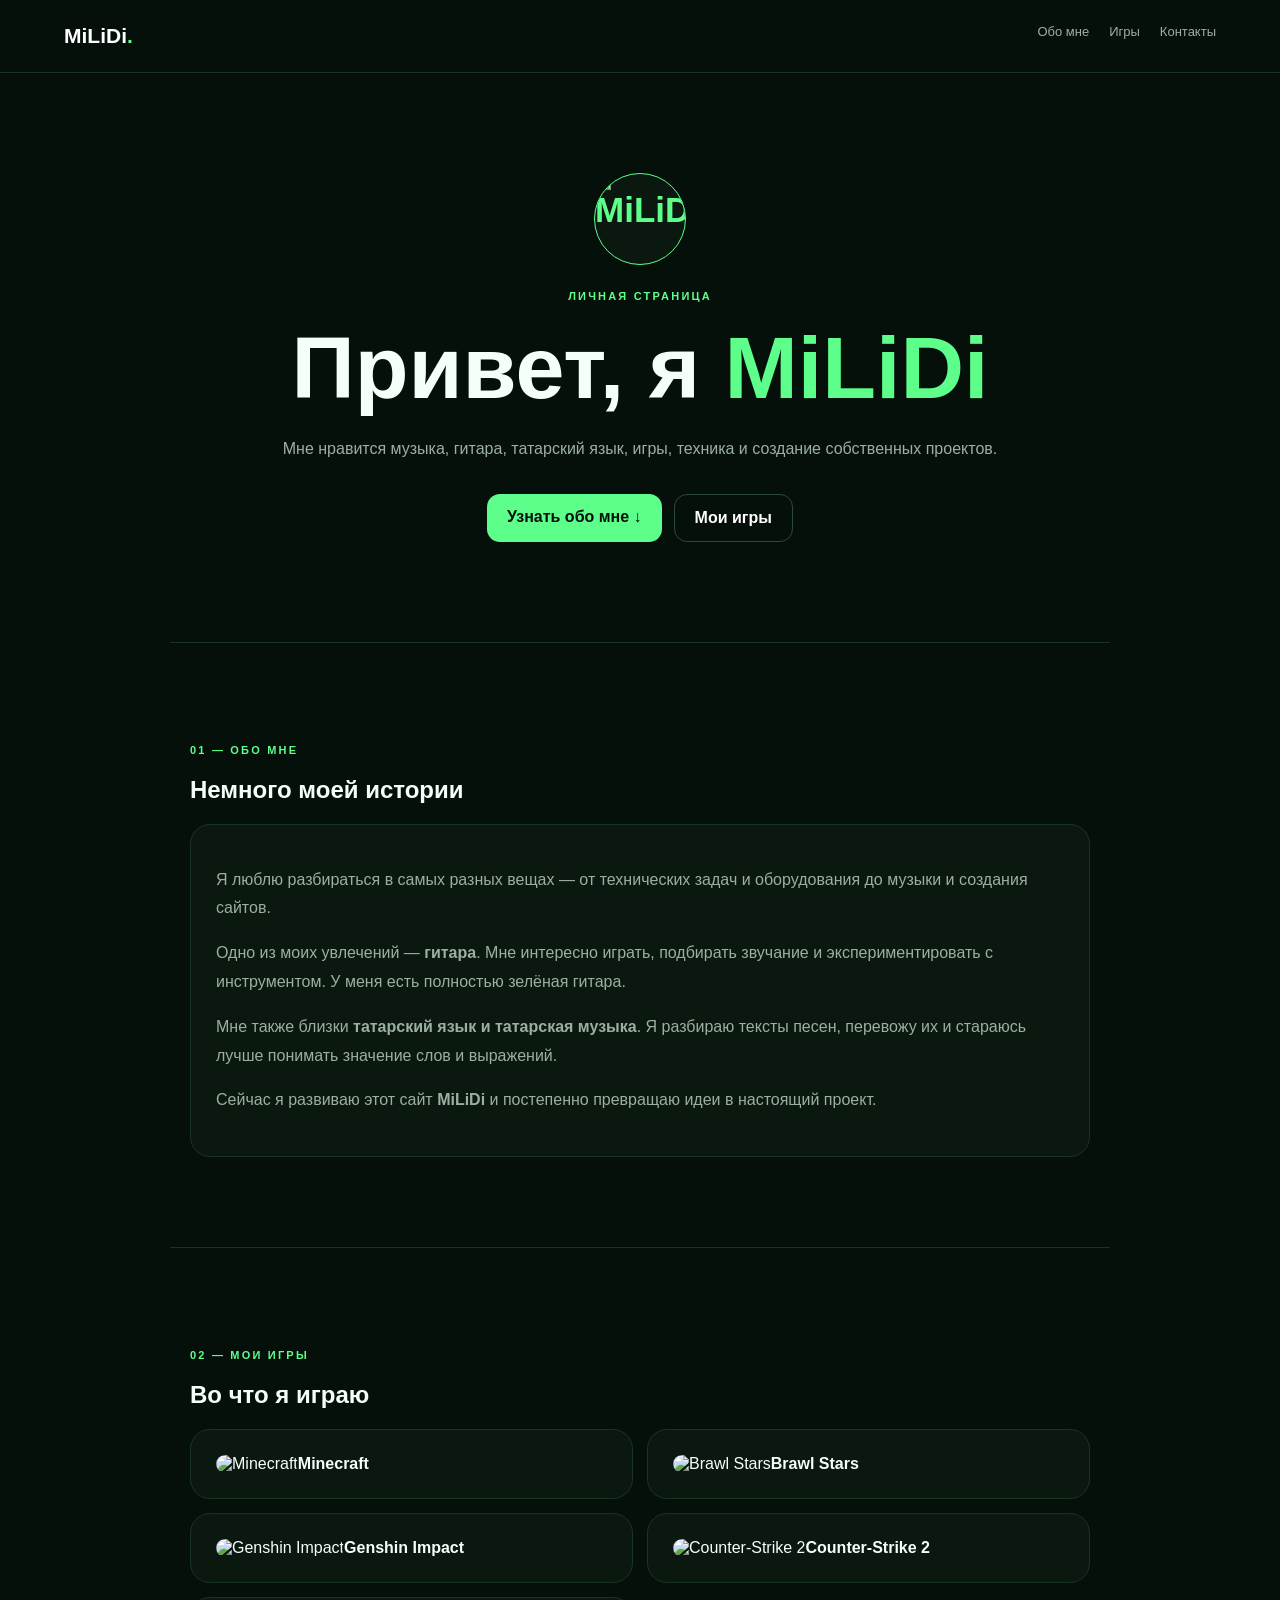
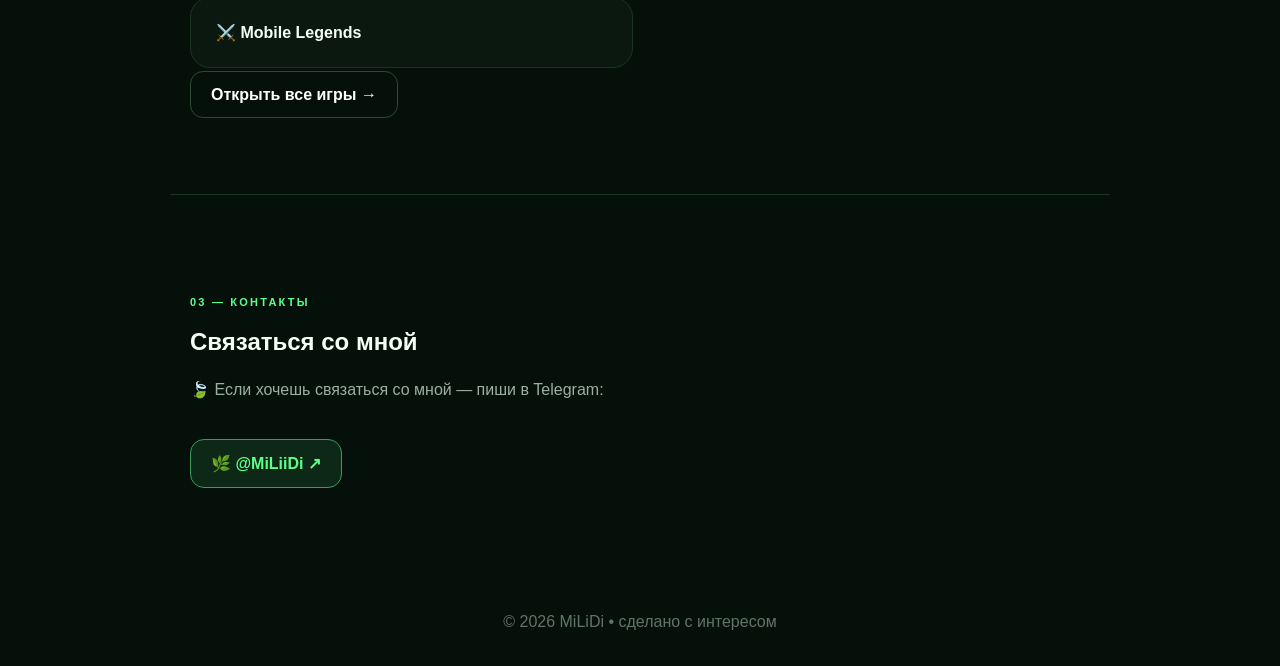
==== index.html @ 88a059e9 "Set CS2 image on homepage" ====
<!doctype html><html lang="ru"><head><meta charset="UTF-8"><meta name="viewport" content="width=device-width,initial-scale=1"><meta name="theme-color" content="#07120d"><title>MiLiDi — личная страница</title><style>body{margin:0;background:#06100a;color:#f4fff7;font-family:-apple-system,BlinkMacSystemFont,"Segoe UI",sans-serif}a{color:#5dff8a;text-decoration:none}.topbar{padding:24px 5%;display:flex;justify-content:space-between;border-bottom:1px solid #193522}.brand{font-size:21px;font-weight:800;color:#fff}.brand span,h1 span{color:#5dff8a}nav{display:flex;gap:20px}nav a{color:#9bb0a1;font-size:13px}.hero{text-align:center;padding:100px 20px}.avatar{margin:auto auto 25px;width:90px;height:90px;border:1px solid #5dff8a;border-radius:50%;display:grid;place-items:center;color:#5dff8a;font-size:35px;font-weight:800;overflow:hidden;background:#0b1810}.avatar img{width:100%;height:100%;object-fit:cover;display:block}.eyebrow,.section-label{color:#5dff8a;font-size:11px;font-weight:800;letter-spacing:.2em}h1{font-size:clamp(48px,8vw,88px);margin:15px 0}.lead,.section-text,.bio p,.grid p{color:#9bb0a1;line-height:1.8}.hero-actions{display:flex;justify-content:center;gap:12px;margin-top:30px}.button{padding:14px 20px;border-radius:13px;font-weight:700}.primary{background:#5dff8a;color:#031008}.secondary{border:1px solid #294a35;color:#fff}.content-section{max-width:900px;margin:auto;padding:90px 20px;border-top:1px solid #193522}.bio,.grid article{padding:25px;border:1px solid #193522;border-radius:20px;background:#0b1810}.grid{display:grid;grid-template-columns:1fr 1fr;gap:14px}.minecraft-mini-icon,.brawl-mini-icon,.genshin-mini-icon,.cs2-mini-icon{width:42px;height:42px;object-fit:contain;flex:0 0 42px;border-radius:10px}.telegram-link{display:inline-flex;margin-top:18px;padding:14px 20px;border:1px solid #3b9b58;border-radius:14px;background:#0d2816;color:#5dff8a!important;font-weight:800}.telegram-link:link,.telegram-link:visited,.telegram-link:hover,.telegram-link:active{color:#5dff8a!important;text-decoration:none!important}footer{text-align:center;padding:35px;color:#607567}@media(max-width:600px){nav{gap:10px}nav a{font-size:10px}.hero{padding:70px 20px}.hero-actions{flex-direction:column}.grid{grid-template-columns:1fr}}</style></head><body><header class="topbar"><a class="brand" href="#top">MiLiDi<span>.</span></a><nav><a href="#about">Обо мне</a><a href="#games">Игры</a><a href="#contacts">Контакты</a></nav></header><main id="top"><section class="hero"><div class="avatar"><img src="https://i.pinimg.com/736x/9b/16/6c/9b166c69b6d6e6e4cc58fe4ce2759a59.jpg" alt="MiLiDi"></div><p class="eyebrow">ЛИЧНАЯ СТРАНИЦА</p><h1>Привет, я <span>MiLiDi</span></h1><p class="lead">Мне нравится музыка, гитара, татарский язык, игры, техника и создание собственных проектов.</p><div class="hero-actions"><a class="button primary" href="#about">Узнать обо мне ↓</a><a class="button secondary" href="games.html">Мои игры</a></div></section><section id="about" class="content-section"><p class="section-label">01 — ОБО МНЕ</p><h2>Немного моей истории</h2><div class="bio"><p>Я люблю разбираться в самых разных вещах — от технических задач и оборудования до музыки и создания сайтов.</p><p>Одно из моих увлечений — <strong>гитара</strong>. Мне интересно играть, подбирать звучание и экспериментировать с инструментом. У меня есть полностью зелёная гитара.</p><p>Мне также близки <strong>татарский язык и татарская музыка</strong>. Я разбираю тексты песен, перевожу их и стараюсь лучше понимать значение слов и выражений.</p><p>Сейчас я развиваю этот сайт <strong>MiLiDi</strong> и постепенно превращаю идеи в настоящий проект.</p></div></section><section id="games" class="content-section"><p class="section-label">02 — МОИ ИГРЫ</p><h2>Во что я играю</h2><div class="grid"><article><img class="minecraft-mini-icon" src="https://www.minecraft.net/content/dam/minecraftnet/games/minecraft/logos/Homepage_Gameplay-Trailer_MC-OV-logo_300x300.png" alt="Minecraft"><strong>Minecraft</strong></article><article><img class="brawl-mini-icon" src="https://encrypted-tbn0.gstatic.com/images?q=tbn:ANd9GcSq887wkx8_5BxHL4u7FX_t4NhK_uqDolKlvA220n3JnQ&s=10" alt="Brawl Stars"><strong>Brawl Stars</strong></article><article><img class="genshin-mini-icon" src="https://encrypted-tbn0.gstatic.com/images?q=tbn:ANd9GcRa8fHmcHxlOcS_dt_euIf9r-t_BaZZIvjjGcV4KjKisQ&s=10" alt="Genshin Impact"><strong>Genshin Impact</strong></article><article><img class="cs2-mini-icon" src="https://encrypted-tbn0.gstatic.com/images?q=tbn:ANd9GcS-3mgsGFMh8x457UYywkEG_wQ7JRHuBrmoWe4yNlk5VQ&s" alt="Counter-Strike 2"><strong>Counter-Strike 2</strong></article><article>⚔️ <strong>Mobile Legends</strong></article></div><br><a class="button secondary" href="games.html">Открыть все игры →</a></section><section id="contacts" class="content-section"><p class="section-label">03 — КОНТАКТЫ</p><h2>Связаться со мной</h2><p class="section-text">🍃 Если хочешь связаться со мной — пиши в Telegram:</p><a class="telegram-link" href="https://t.me/MiLiiDi">🌿 @MiLiiDi ↗</a></section></main><footer>© 2026 MiLiDi • сделано с интересом</footer></body></html>
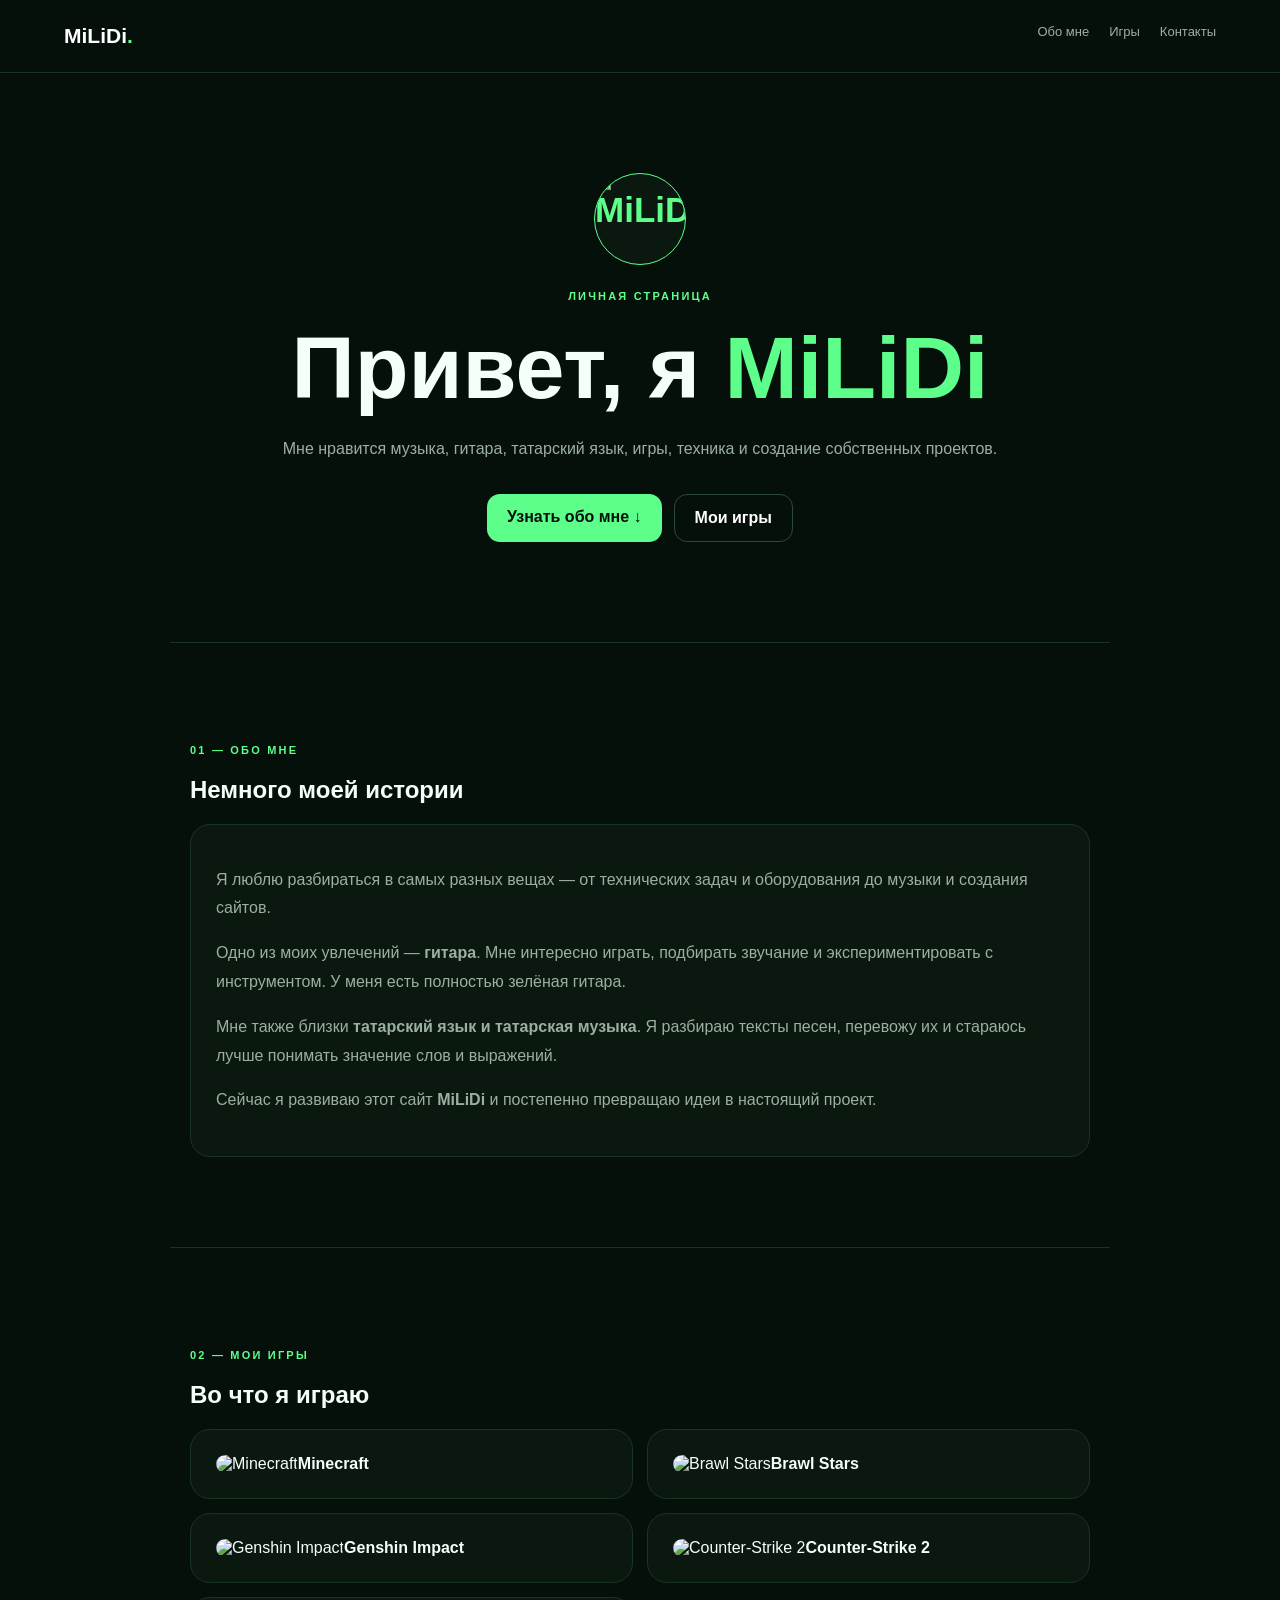
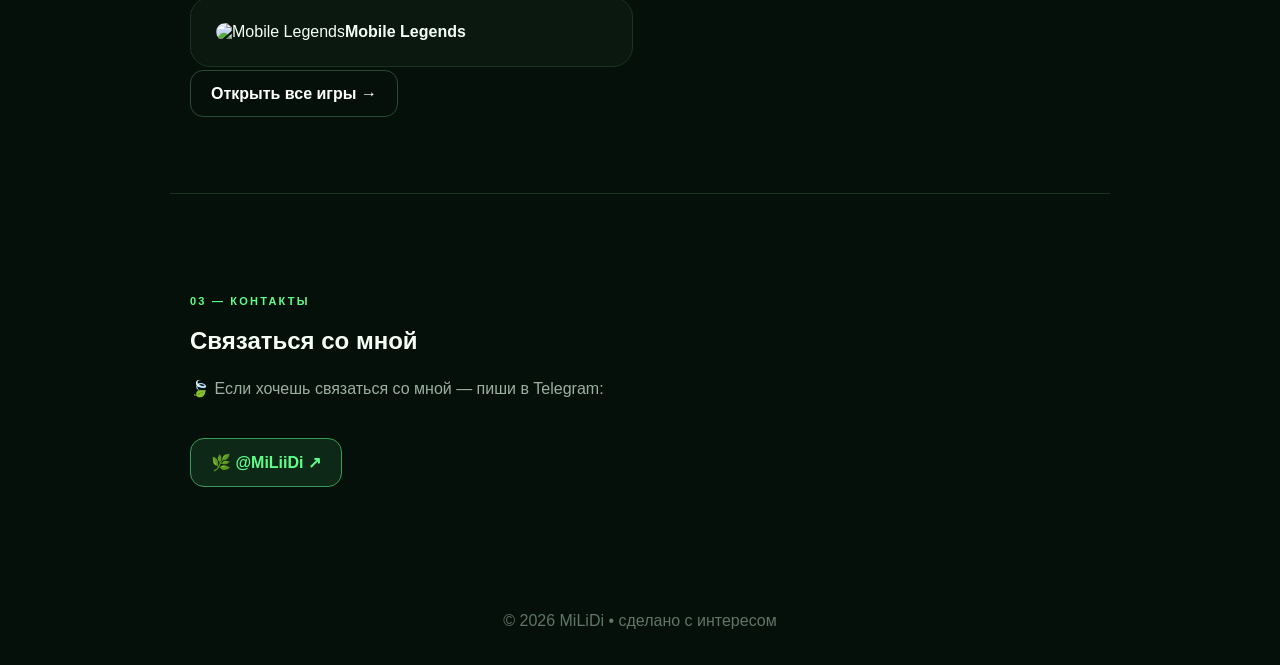
==== commit 85c178f7: "Set Mobile Legends image on homepage" ====
--- a/index.html
+++ b/index.html
@@ -1 +1 @@
-<!doctype html><html lang="ru"><head><meta charset="UTF-8"><meta name="viewport" content="width=device-width,initial-scale=1"><meta name="theme-color" content="#07120d"><title>MiLiDi — личная страница</title><style>body{margin:0;background:#06100a;color:#f4fff7;font-family:-apple-system,BlinkMacSystemFont,"Segoe UI",sans-serif}a{color:#5dff8a;text-decoration:none}.topbar{padding:24px 5%;display:flex;justify-content:space-between;border-bottom:1px solid #193522}.brand{font-size:21px;font-weight:800;color:#fff}.brand span,h1 span{color:#5dff8a}nav{display:flex;gap:20px}nav a{color:#9bb0a1;font-size:13px}.hero{text-align:center;padding:100px 20px}.avatar{margin:auto auto 25px;width:90px;height:90px;border:1px solid #5dff8a;border-radius:50%;display:grid;place-items:center;color:#5dff8a;font-size:35px;font-weight:800;overflow:hidden;background:#0b1810}.avatar img{width:100%;height:100%;object-fit:cover;display:block}.eyebrow,.section-label{color:#5dff8a;font-size:11px;font-weight:800;letter-spacing:.2em}h1{font-size:clamp(48px,8vw,88px);margin:15px 0}.lead,.section-text,.bio p,.grid p{color:#9bb0a1;line-height:1.8}.hero-actions{display:flex;justify-content:center;gap:12px;margin-top:30px}.button{padding:14px 20px;border-radius:13px;font-weight:700}.primary{background:#5dff8a;color:#031008}.secondary{border:1px solid #294a35;color:#fff}.content-section{max-width:900px;margin:auto;padding:90px 20px;border-top:1px solid #193522}.bio,.grid article{padding:25px;border:1px solid #193522;border-radius:20px;background:#0b1810}.grid{display:grid;grid-template-columns:1fr 1fr;gap:14px}.minecraft-mini-icon,.brawl-mini-icon,.genshin-mini-icon,.cs2-mini-icon{width:42px;height:42px;object-fit:contain;flex:0 0 42px;border-radius:10px}.telegram-link{display:inline-flex;margin-top:18px;padding:14px 20px;border:1px solid #3b9b58;border-radius:14px;background:#0d2816;color:#5dff8a!important;font-weight:800}.telegram-link:link,.telegram-link:visited,.telegram-link:hover,.telegram-link:active{color:#5dff8a!important;text-decoration:none!important}footer{text-align:center;padding:35px;color:#607567}@media(max-width:600px){nav{gap:10px}nav a{font-size:10px}.hero{padding:70px 20px}.hero-actions{flex-direction:column}.grid{grid-template-columns:1fr}}</style></head><body><header class="topbar"><a class="brand" href="#top">MiLiDi<span>.</span></a><nav><a href="#about">Обо мне</a><a href="#games">Игры</a><a href="#contacts">Контакты</a></nav></header><main id="top"><section class="hero"><div class="avatar"><img src="https://i.pinimg.com/736x/9b/16/6c/9b166c69b6d6e6e4cc58fe4ce2759a59.jpg" alt="MiLiDi"></div><p class="eyebrow">ЛИЧНАЯ СТРАНИЦА</p><h1>Привет, я <span>MiLiDi</span></h1><p class="lead">Мне нравится музыка, гитара, татарский язык, игры, техника и создание собственных проектов.</p><div class="hero-actions"><a class="button primary" href="#about">Узнать обо мне ↓</a><a class="button secondary" href="games.html">Мои игры</a></div></section><section id="about" class="content-section"><p class="section-label">01 — ОБО МНЕ</p><h2>Немного моей истории</h2><div class="bio"><p>Я люблю разбираться в самых разных вещах — от технических задач и оборудования до музыки и создания сайтов.</p><p>Одно из моих увлечений — <strong>гитара</strong>. Мне интересно играть, подбирать звучание и экспериментировать с инструментом. У меня есть полностью зелёная гитара.</p><p>Мне также близки <strong>татарский язык и татарская музыка</strong>. Я разбираю тексты песен, перевожу их и стараюсь лучше понимать значение слов и выражений.</p><p>Сейчас я развиваю этот сайт <strong>MiLiDi</strong> и постепенно превращаю идеи в настоящий проект.</p></div></section><section id="games" class="content-section"><p class="section-label">02 — МОИ ИГРЫ</p><h2>Во что я играю</h2><div class="grid"><article><img class="minecraft-mini-icon" src="https://www.minecraft.net/content/dam/minecraftnet/games/minecraft/logos/Homepage_Gameplay-Trailer_MC-OV-logo_300x300.png" alt="Minecraft"><strong>Minecraft</strong></article><article><img class="brawl-mini-icon" src="https://encrypted-tbn0.gstatic.com/images?q=tbn:ANd9GcSq887wkx8_5BxHL4u7FX_t4NhK_uqDolKlvA220n3JnQ&s=10" alt="Brawl Stars"><strong>Brawl Stars</strong></article><article><img class="genshin-mini-icon" src="https://encrypted-tbn0.gstatic.com/images?q=tbn:ANd9GcRa8fHmcHxlOcS_dt_euIf9r-t_BaZZIvjjGcV4KjKisQ&s=10" alt="Genshin Impact"><strong>Genshin Impact</strong></article><article><img class="cs2-mini-icon" src="https://encrypted-tbn0.gstatic.com/images?q=tbn:ANd9GcS-3mgsGFMh8x457UYywkEG_wQ7JRHuBrmoWe4yNlk5VQ&s" alt="Counter-Strike 2"><strong>Counter-Strike 2</strong></article><article>⚔️ <strong>Mobile Legends</strong></article></div><br><a class="button secondary" href="games.html">Открыть все игры →</a></section><section id="contacts" class="content-section"><p class="section-label">03 — КОНТАКТЫ</p><h2>Связаться со мной</h2><p class="section-text">🍃 Если хочешь связаться со мной — пиши в Telegram:</p><a class="telegram-link" href="https://t.me/MiLiiDi">🌿 @MiLiiDi ↗</a></section></main><footer>© 2026 MiLiDi • сделано с интересом</footer></body></html>+<!doctype html><html lang="ru"><head><meta charset="UTF-8"><meta name="viewport" content="width=device-width,initial-scale=1"><meta name="theme-color" content="#07120d"><title>MiLiDi — личная страница</title><style>body{margin:0;background:#06100a;color:#f4fff7;font-family:-apple-system,BlinkMacSystemFont,"Segoe UI",sans-serif}a{color:#5dff8a;text-decoration:none}.topbar{padding:24px 5%;display:flex;justify-content:space-between;border-bottom:1px solid #193522}.brand{font-size:21px;font-weight:800;color:#fff}.brand span,h1 span{color:#5dff8a}nav{display:flex;gap:20px}nav a{color:#9bb0a1;font-size:13px}.hero{text-align:center;padding:100px 20px}.avatar{margin:auto auto 25px;width:90px;height:90px;border:1px solid #5dff8a;border-radius:50%;display:grid;place-items:center;color:#5dff8a;font-size:35px;font-weight:800;overflow:hidden;background:#0b1810}.avatar img{width:100%;height:100%;object-fit:cover;display:block}.eyebrow,.section-label{color:#5dff8a;font-size:11px;font-weight:800;letter-spacing:.2em}h1{font-size:clamp(48px,8vw,88px);margin:15px 0}.lead,.section-text,.bio p,.grid p{color:#9bb0a1;line-height:1.8}.hero-actions{display:flex;justify-content:center;gap:12px;margin-top:30px}.button{padding:14px 20px;border-radius:13px;font-weight:700}.primary{background:#5dff8a;color:#031008}.secondary{border:1px solid #294a35;color:#fff}.content-section{max-width:900px;margin:auto;padding:90px 20px;border-top:1px solid #193522}.bio,.grid article{padding:25px;border:1px solid #193522;border-radius:20px;background:#0b1810}.grid{display:grid;grid-template-columns:1fr 1fr;gap:14px}.minecraft-mini-icon,.brawl-mini-icon,.genshin-mini-icon,.cs2-mini-icon,.ml-mini-icon{width:42px;height:42px;object-fit:contain;flex:0 0 42px;border-radius:10px}.telegram-link{display:inline-flex;margin-top:18px;padding:14px 20px;border:1px solid #3b9b58;border-radius:14px;background:#0d2816;color:#5dff8a!important;font-weight:800}.telegram-link:link,.telegram-link:visited,.telegram-link:hover,.telegram-link:active{color:#5dff8a!important;text-decoration:none!important}footer{text-align:center;padding:35px;color:#607567}@media(max-width:600px){nav{gap:10px}nav a{font-size:10px}.hero{padding:70px 20px}.hero-actions{flex-direction:column}.grid{grid-template-columns:1fr}}</style></head><body><header class="topbar"><a class="brand" href="#top">MiLiDi<span>.</span></a><nav><a href="#about">Обо мне</a><a href="#games">Игры</a><a href="#contacts">Контакты</a></nav></header><main id="top"><section class="hero"><div class="avatar"><img src="https://i.pinimg.com/736x/9b/16/6c/9b166c69b6d6e6e4cc58fe4ce2759a59.jpg" alt="MiLiDi"></div><p class="eyebrow">ЛИЧНАЯ СТРАНИЦА</p><h1>Привет, я <span>MiLiDi</span></h1><p class="lead">Мне нравится музыка, гитара, татарский язык, игры, техника и создание собственных проектов.</p><div class="hero-actions"><a class="button primary" href="#about">Узнать обо мне ↓</a><a class="button secondary" href="games.html">Мои игры</a></div></section><section id="about" class="content-section"><p class="section-label">01 — ОБО МНЕ</p><h2>Немного моей истории</h2><div class="bio"><p>Я люблю разбираться в самых разных вещах — от технических задач и оборудования до музыки и создания сайтов.</p><p>Одно из моих увлечений — <strong>гитара</strong>. Мне интересно играть, подбирать звучание и экспериментировать с инструментом. У меня есть полностью зелёная гитара.</p><p>Мне также близки <strong>татарский язык и татарская музыка</strong>. Я разбираю тексты песен, перевожу их и стараюсь лучше понимать значение слов и выражений.</p><p>Сейчас я развиваю этот сайт <strong>MiLiDi</strong> и постепенно превращаю идеи в настоящий проект.</p></div></section><section id="games" class="content-section"><p class="section-label">02 — МОИ ИГРЫ</p><h2>Во что я играю</h2><div class="grid"><article><img class="minecraft-mini-icon" src="https://www.minecraft.net/content/dam/minecraftnet/games/minecraft/logos/Homepage_Gameplay-Trailer_MC-OV-logo_300x300.png" alt="Minecraft"><strong>Minecraft</strong></article><article><img class="brawl-mini-icon" src="https://encrypted-tbn0.gstatic.com/images?q=tbn:ANd9GcSq887wkx8_5BxHL4u7FX_t4NhK_uqDolKlvA220n3JnQ&s=10" alt="Brawl Stars"><strong>Brawl Stars</strong></article><article><img class="genshin-mini-icon" src="https://encrypted-tbn0.gstatic.com/images?q=tbn:ANd9GcRa8fHmcHxlOcS_dt_euIf9r-t_BaZZIvjjGcV4KjKisQ&s=10" alt="Genshin Impact"><strong>Genshin Impact</strong></article><article><img class="cs2-mini-icon" src="https://encrypted-tbn0.gstatic.com/images?q=tbn:ANd9GcS-3mgsGFMh8x457UYywkEG_wQ7JRHuBrmoWe4yNlk5VQ&s" alt="Counter-Strike 2"><strong>Counter-Strike 2</strong></article><article><img class="ml-mini-icon" src="https://encrypted-tbn0.gstatic.com/images?q=tbn:ANd9GcRWUYR3SokCo5Q_6RhUhIKFiILPiNxOrykZRoQMBAwnTw&s=10" alt="Mobile Legends"><strong>Mobile Legends</strong></article></div><br><a class="button secondary" href="games.html">Открыть все игры →</a></section><section id="contacts" class="content-section"><p class="section-label">03 — КОНТАКТЫ</p><h2>Связаться со мной</h2><p class="section-text">🍃 Если хочешь связаться со мной — пиши в Telegram:</p><a class="telegram-link" href="https://t.me/MiLiiDi">🌿 @MiLiiDi ↗</a></section></main><footer>© 2026 MiLiDi • сделано с интересом</footer></body></html>
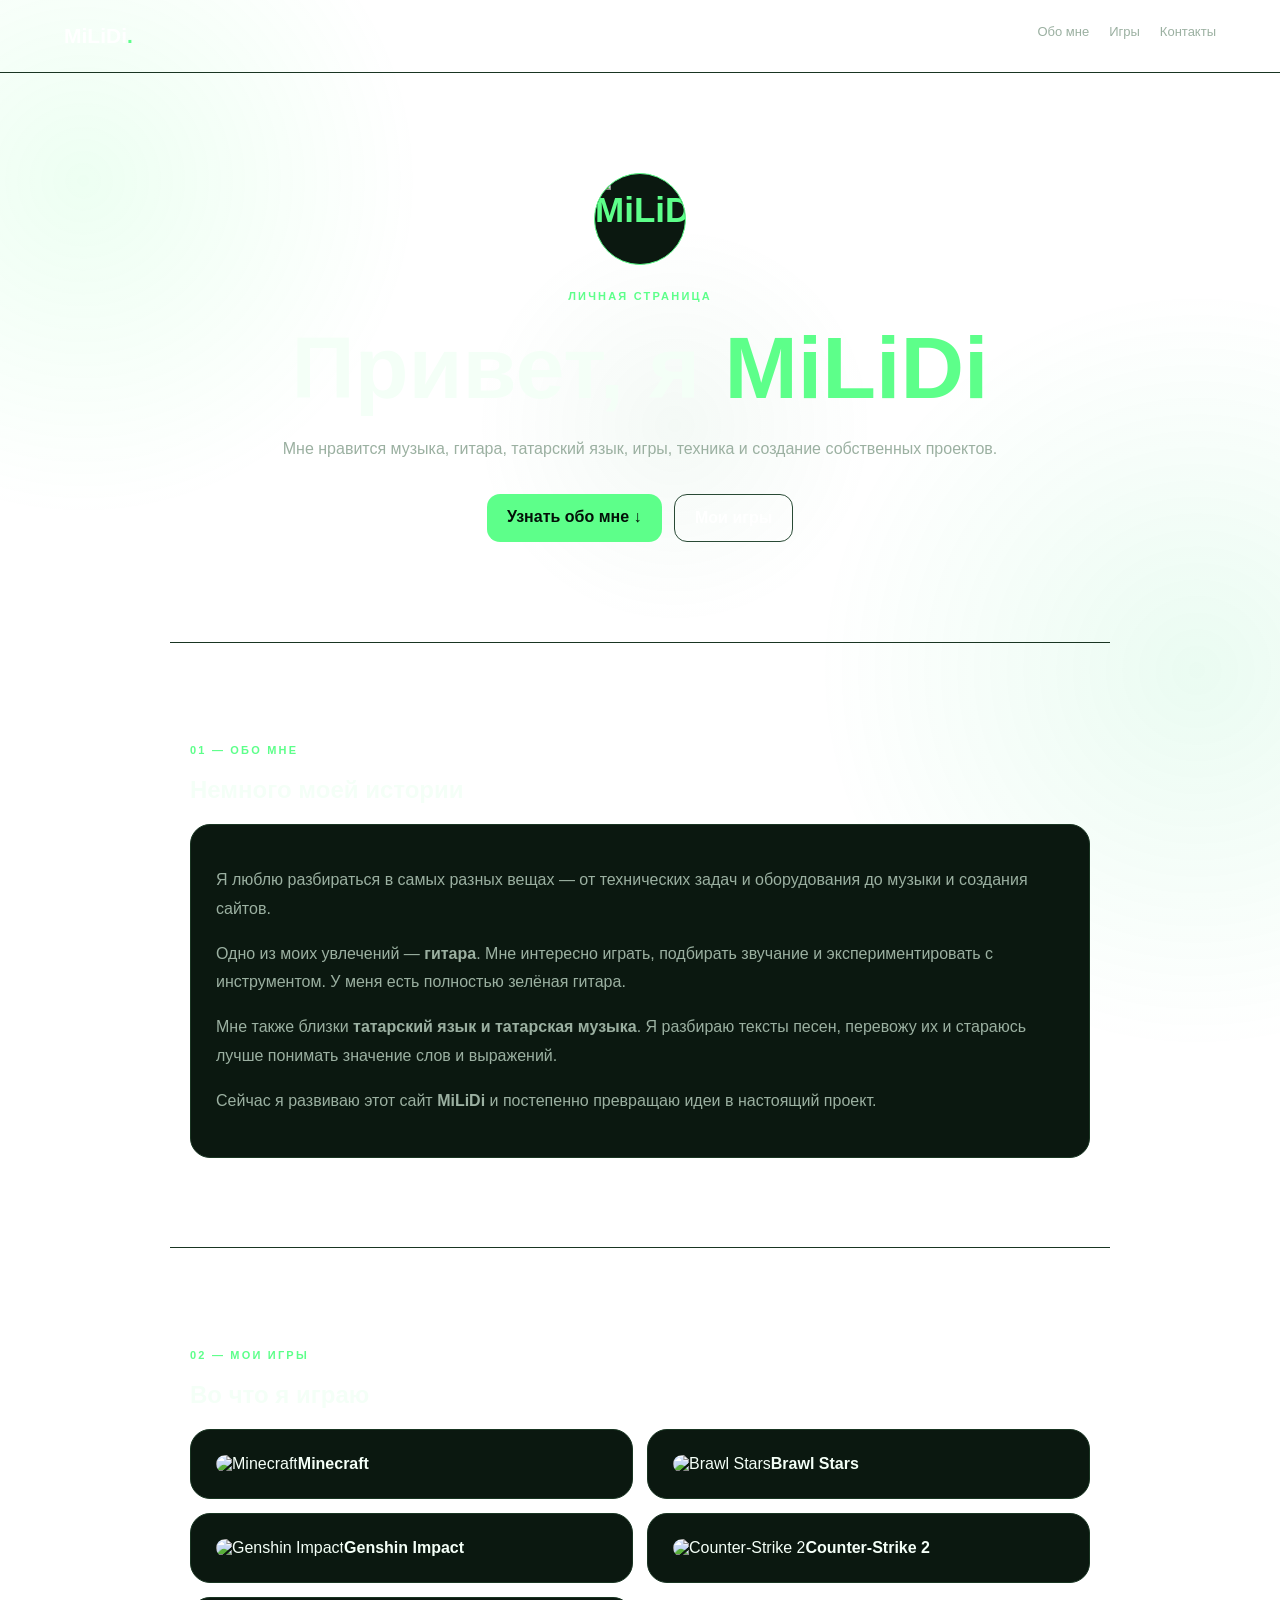
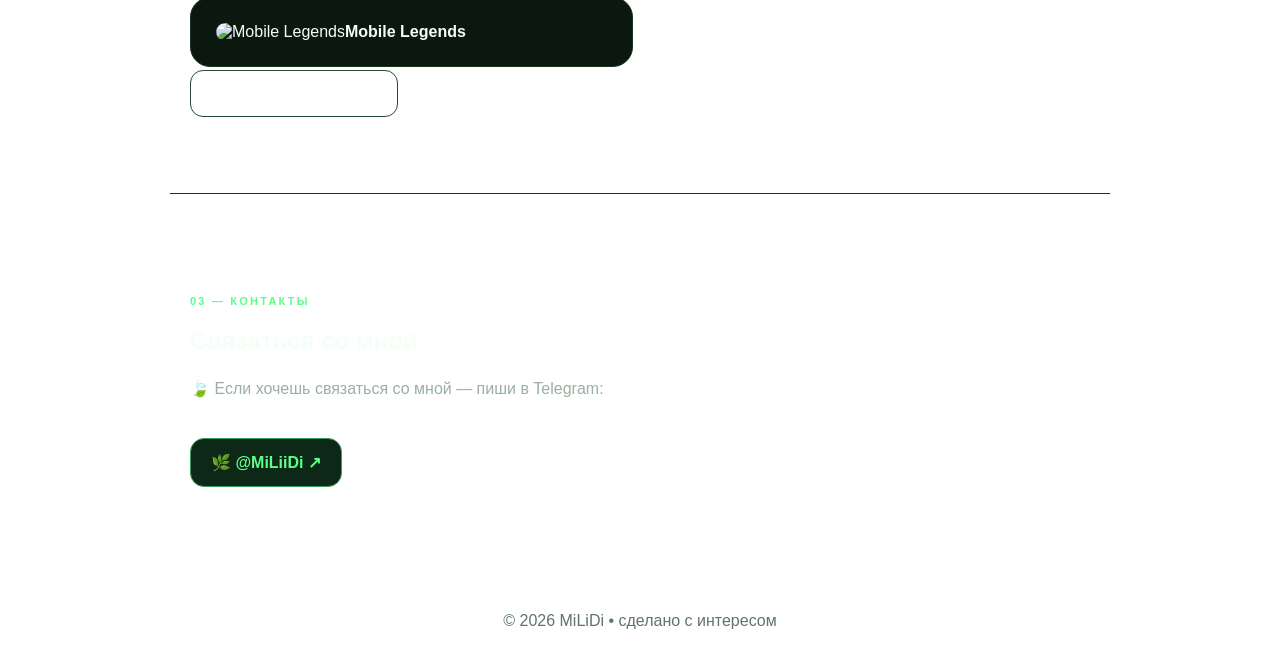
==== commit 4e027a50: "Add animated background cursor and card interactions to homepage" ====
--- a/index.html
+++ b/index.html
@@ -1 +1 @@
-<!doctype html><html lang="ru"><head><meta charset="UTF-8"><meta name="viewport" content="width=device-width,initial-scale=1"><meta name="theme-color" content="#07120d"><title>MiLiDi — личная страница</title><style>body{margin:0;background:#06100a;color:#f4fff7;font-family:-apple-system,BlinkMacSystemFont,"Segoe UI",sans-serif}a{color:#5dff8a;text-decoration:none}.topbar{padding:24px 5%;display:flex;justify-content:space-between;border-bottom:1px solid #193522}.brand{font-size:21px;font-weight:800;color:#fff}.brand span,h1 span{color:#5dff8a}nav{display:flex;gap:20px}nav a{color:#9bb0a1;font-size:13px}.hero{text-align:center;padding:100px 20px}.avatar{margin:auto auto 25px;width:90px;height:90px;border:1px solid #5dff8a;border-radius:50%;display:grid;place-items:center;color:#5dff8a;font-size:35px;font-weight:800;overflow:hidden;background:#0b1810}.avatar img{width:100%;height:100%;object-fit:cover;display:block}.eyebrow,.section-label{color:#5dff8a;font-size:11px;font-weight:800;letter-spacing:.2em}h1{font-size:clamp(48px,8vw,88px);margin:15px 0}.lead,.section-text,.bio p,.grid p{color:#9bb0a1;line-height:1.8}.hero-actions{display:flex;justify-content:center;gap:12px;margin-top:30px}.button{padding:14px 20px;border-radius:13px;font-weight:700}.primary{background:#5dff8a;color:#031008}.secondary{border:1px solid #294a35;color:#fff}.content-section{max-width:900px;margin:auto;padding:90px 20px;border-top:1px solid #193522}.bio,.grid article{padding:25px;border:1px solid #193522;border-radius:20px;background:#0b1810}.grid{display:grid;grid-template-columns:1fr 1fr;gap:14px}.minecraft-mini-icon,.brawl-mini-icon,.genshin-mini-icon,.cs2-mini-icon,.ml-mini-icon{width:42px;height:42px;object-fit:contain;flex:0 0 42px;border-radius:10px}.telegram-link{display:inline-flex;margin-top:18px;padding:14px 20px;border:1px solid #3b9b58;border-radius:14px;background:#0d2816;color:#5dff8a!important;font-weight:800}.telegram-link:link,.telegram-link:visited,.telegram-link:hover,.telegram-link:active{color:#5dff8a!important;text-decoration:none!important}footer{text-align:center;padding:35px;color:#607567}@media(max-width:600px){nav{gap:10px}nav a{font-size:10px}.hero{padding:70px 20px}.hero-actions{flex-direction:column}.grid{grid-template-columns:1fr}}</style></head><body><header class="topbar"><a class="brand" href="#top">MiLiDi<span>.</span></a><nav><a href="#about">Обо мне</a><a href="#games">Игры</a><a href="#contacts">Контакты</a></nav></header><main id="top"><section class="hero"><div class="avatar"><img src="https://i.pinimg.com/736x/9b/16/6c/9b166c69b6d6e6e4cc58fe4ce2759a59.jpg" alt="MiLiDi"></div><p class="eyebrow">ЛИЧНАЯ СТРАНИЦА</p><h1>Привет, я <span>MiLiDi</span></h1><p class="lead">Мне нравится музыка, гитара, татарский язык, игры, техника и создание собственных проектов.</p><div class="hero-actions"><a class="button primary" href="#about">Узнать обо мне ↓</a><a class="button secondary" href="games.html">Мои игры</a></div></section><section id="about" class="content-section"><p class="section-label">01 — ОБО МНЕ</p><h2>Немного моей истории</h2><div class="bio"><p>Я люблю разбираться в самых разных вещах — от технических задач и оборудования до музыки и создания сайтов.</p><p>Одно из моих увлечений — <strong>гитара</strong>. Мне интересно играть, подбирать звучание и экспериментировать с инструментом. У меня есть полностью зелёная гитара.</p><p>Мне также близки <strong>татарский язык и татарская музыка</strong>. Я разбираю тексты песен, перевожу их и стараюсь лучше понимать значение слов и выражений.</p><p>Сейчас я развиваю этот сайт <strong>MiLiDi</strong> и постепенно превращаю идеи в настоящий проект.</p></div></section><section id="games" class="content-section"><p class="section-label">02 — МОИ ИГРЫ</p><h2>Во что я играю</h2><div class="grid"><article><img class="minecraft-mini-icon" src="https://www.minecraft.net/content/dam/minecraftnet/games/minecraft/logos/Homepage_Gameplay-Trailer_MC-OV-logo_300x300.png" alt="Minecraft"><strong>Minecraft</strong></article><article><img class="brawl-mini-icon" src="https://encrypted-tbn0.gstatic.com/images?q=tbn:ANd9GcSq887wkx8_5BxHL4u7FX_t4NhK_uqDolKlvA220n3JnQ&s=10" alt="Brawl Stars"><strong>Brawl Stars</strong></article><article><img class="genshin-mini-icon" src="https://encrypted-tbn0.gstatic.com/images?q=tbn:ANd9GcRa8fHmcHxlOcS_dt_euIf9r-t_BaZZIvjjGcV4KjKisQ&s=10" alt="Genshin Impact"><strong>Genshin Impact</strong></article><article><img class="cs2-mini-icon" src="https://encrypted-tbn0.gstatic.com/images?q=tbn:ANd9GcS-3mgsGFMh8x457UYywkEG_wQ7JRHuBrmoWe4yNlk5VQ&s" alt="Counter-Strike 2"><strong>Counter-Strike 2</strong></article><article><img class="ml-mini-icon" src="https://encrypted-tbn0.gstatic.com/images?q=tbn:ANd9GcRWUYR3SokCo5Q_6RhUhIKFiILPiNxOrykZRoQMBAwnTw&s=10" alt="Mobile Legends"><strong>Mobile Legends</strong></article></div><br><a class="button secondary" href="games.html">Открыть все игры →</a></section><section id="contacts" class="content-section"><p class="section-label">03 — КОНТАКТЫ</p><h2>Связаться со мной</h2><p class="section-text">🍃 Если хочешь связаться со мной — пиши в Telegram:</p><a class="telegram-link" href="https://t.me/MiLiiDi">🌿 @MiLiiDi ↗</a></section></main><footer>© 2026 MiLiDi • сделано с интересом</footer></body></html>+<!doctype html><html lang="ru"><head><meta charset="UTF-8"><meta name="viewport" content="width=device-width,initial-scale=1"><meta name="theme-color" content="#07120d"><title>MiLiDi — личная страница</title><style>body{margin:0;background:#06100a;color:#f4fff7;font-family:-apple-system,BlinkMacSystemFont,"Segoe UI",sans-serif}a{color:#5dff8a;text-decoration:none}.topbar{padding:24px 5%;display:flex;justify-content:space-between;border-bottom:1px solid #193522}.brand{font-size:21px;font-weight:800;color:#fff}.brand span,h1 span{color:#5dff8a}nav{display:flex;gap:20px}nav a{color:#9bb0a1;font-size:13px}.hero{text-align:center;padding:100px 20px}.avatar{margin:auto auto 25px;width:90px;height:90px;border:1px solid #5dff8a;border-radius:50%;display:grid;place-items:center;color:#5dff8a;font-size:35px;font-weight:800;overflow:hidden;background:#0b1810}.avatar img{width:100%;height:100%;object-fit:cover;display:block}.eyebrow,.section-label{color:#5dff8a;font-size:11px;font-weight:800;letter-spacing:.2em}h1{font-size:clamp(48px,8vw,88px);margin:15px 0}.lead,.section-text,.bio p,.grid p{color:#9bb0a1;line-height:1.8}.hero-actions{display:flex;justify-content:center;gap:12px;margin-top:30px}.button{padding:14px 20px;border-radius:13px;font-weight:700}.primary{background:#5dff8a;color:#031008}.secondary{border:1px solid #294a35;color:#fff}.content-section{max-width:900px;margin:auto;padding:90px 20px;border-top:1px solid #193522}.bio,.grid article{padding:25px;border:1px solid #193522;border-radius:20px;background:#0b1810}.grid{display:grid;grid-template-columns:1fr 1fr;gap:14px}.minecraft-mini-icon,.brawl-mini-icon,.genshin-mini-icon,.cs2-mini-icon,.ml-mini-icon{width:42px;height:42px;object-fit:contain;flex:0 0 42px;border-radius:10px}.telegram-link{display:inline-flex;margin-top:18px;padding:14px 20px;border:1px solid #3b9b58;border-radius:14px;background:#0d2816;color:#5dff8a!important;font-weight:800}.telegram-link:link,.telegram-link:visited,.telegram-link:hover,.telegram-link:active{color:#5dff8a!important;text-decoration:none!important}footer{text-align:center;padding:35px;color:#607567}@media(max-width:600px){nav{gap:10px}nav a{font-size:10px}.hero{padding:70px 20px}.hero-actions{flex-direction:column}.grid{grid-template-columns:1fr}}</style><link rel="stylesheet" href="enhancements.css"></head><body><header class="topbar"><a class="brand" href="#top">MiLiDi<span>.</span></a><nav><a href="#about">Обо мне</a><a href="#games">Игры</a><a href="#contacts">Контакты</a></nav></header><main id="top"><section class="hero"><div class="avatar"><img src="https://i.pinimg.com/736x/9b/16/6c/9b166c69b6d6e6e4cc58fe4ce2759a59.jpg" alt="MiLiDi"></div><p class="eyebrow">ЛИЧНАЯ СТРАНИЦА</p><h1>Привет, я <span>MiLiDi</span></h1><p class="lead">Мне нравится музыка, гитара, татарский язык, игры, техника и создание собственных проектов.</p><div class="hero-actions"><a class="button primary" href="#about">Узнать обо мне ↓</a><a class="button secondary" href="games.html">Мои игры</a></div></section><section id="about" class="content-section"><p class="section-label">01 — ОБО МНЕ</p><h2>Немного моей истории</h2><div class="bio"><p>Я люблю разбираться в самых разных вещах — от технических задач и оборудования до музыки и создания сайтов.</p><p>Одно из моих увлечений — <strong>гитара</strong>. Мне интересно играть, подбирать звучание и экспериментировать с инструментом. У меня есть полностью зелёная гитара.</p><p>Мне также близки <strong>татарский язык и татарская музыка</strong>. Я разбираю тексты песен, перевожу их и стараюсь лучше понимать значение слов и выражений.</p><p>Сейчас я развиваю этот сайт <strong>MiLiDi</strong> и постепенно превращаю идеи в настоящий проект.</p></div></section><section id="games" class="content-section"><p class="section-label">02 — МОИ ИГРЫ</p><h2>Во что я играю</h2><div class="grid"><article><img class="minecraft-mini-icon" src="https://www.minecraft.net/content/dam/minecraftnet/games/minecraft/logos/Homepage_Gameplay-Trailer_MC-OV-logo_300x300.png" alt="Minecraft"><strong>Minecraft</strong></article><article><img class="brawl-mini-icon" src="https://encrypted-tbn0.gstatic.com/images?q=tbn:ANd9GcSq887wkx8_5BxHL4u7FX_t4NhK_uqDolKlvA220n3JnQ&s=10" alt="Brawl Stars"><strong>Brawl Stars</strong></article><article><img class="genshin-mini-icon" src="https://encrypted-tbn0.gstatic.com/images?q=tbn:ANd9GcRa8fHmcHxlOcS_dt_euIf9r-t_BaZZIvjjGcV4KjKisQ&s=10" alt="Genshin Impact"><strong>Genshin Impact</strong></article><article><img class="cs2-mini-icon" src="https://encrypted-tbn0.gstatic.com/images?q=tbn:ANd9GcS-3mgsGFMh8x457UYywkEG_wQ7JRHuBrmoWe4yNlk5VQ&s" alt="Counter-Strike 2"><strong>Counter-Strike 2</strong></article><article><img class="ml-mini-icon" src="https://encrypted-tbn0.gstatic.com/images?q=tbn:ANd9GcRWUYR3SokCo5Q_6RhUhIKFiILPiNxOrykZRoQMBAwnTw&s=10" alt="Mobile Legends"><strong>Mobile Legends</strong></article></div><br><a class="button secondary" href="games.html">Открыть все игры →</a></section><section id="contacts" class="content-section"><p class="section-label">03 — КОНТАКТЫ</p><h2>Связаться со мной</h2><p class="section-text">🍃 Если хочешь связаться со мной — пиши в Telegram:</p><a class="telegram-link" href="https://t.me/MiLiiDi">🌿 @MiLiiDi ↗</a></section></main><footer>© 2026 MiLiDi • сделано с интересом</footer><script src="enhancements.js"></script></body></html>
--- a/enhancements.css
+++ b/enhancements.css
@@ -0,0 +1,25 @@
+/* MiLiDi interactive visual layer */
+body{cursor:none;background-color:var(--bg);}
+body::before{content:"";position:fixed;inset:-18%;z-index:-3;pointer-events:none;background:radial-gradient(circle at 18% 28%,rgba(93,255,138,.11),transparent 20%),radial-gradient(circle at 82% 68%,rgba(25,217,107,.09),transparent 23%),radial-gradient(circle at 52% 48%,rgba(70,160,100,.06),transparent 18%);animation:miAmbient 14s ease-in-out infinite alternate}
+body::after{animation:miGrid 20s linear infinite}
+.mi-cursor-dot,.mi-cursor-ring{position:fixed;left:0;top:0;pointer-events:none;border-radius:50%;z-index:10000;opacity:0;transform:translate(-50%,-50%)}
+.mi-cursor-dot{width:7px;height:7px;background:var(--accent);box-shadow:0 0 12px var(--accent),0 0 28px rgba(93,255,138,.5);transition:opacity .2s}
+.mi-cursor-ring{width:30px;height:30px;border:1px solid rgba(93,255,138,.65);transition:width .2s,height .2s,background .2s,border-color .2s,opacity .2s}
+.mi-cursor-ring.hover{width:45px;height:45px;background:rgba(93,255,138,.07);border-color:var(--accent)}
+.mi-trail{position:fixed;width:5px;height:5px;border-radius:50%;pointer-events:none;z-index:9998;background:var(--accent);box-shadow:0 0 10px rgba(93,255,138,.65);animation:miTrail .55s ease-out forwards}
+.game-card,.game-mini-grid a,.grid article,.bio,.info-box,.button,.telegram-link{will-change:transform}
+.game-card,.game-mini-grid a,.grid article{transition:transform .32s cubic-bezier(.2,.8,.2,1),border-color .25s,background .25s,box-shadow .32s}
+.game-card:hover,.game-mini-grid a:hover,.grid article:hover{transform:translateY(-8px) scale(1.012);box-shadow:0 18px 50px rgba(0,0,0,.24),0 0 28px rgba(93,255,138,.07)}
+.game-card::after,.game-mini-grid a::after,.grid article::after{content:"";position:absolute;left:12%;right:12%;bottom:-15px;height:22px;border-radius:50%;background:rgba(93,255,138,.22);filter:blur(16px);opacity:0;transition:opacity .35s,transform .35s;transform:scaleX(.6)}
+.game-card:hover::after,.game-mini-grid a:hover::after,.grid article:hover::after{opacity:.85;transform:scaleX(1)}
+.game-card .game-icon,.minecraft-mini-icon{transition:transform .35s cubic-bezier(.2,.8,.2,1),filter .35s}
+.game-card:hover .game-icon{transform:scale(1.1) rotate(-4deg);filter:drop-shadow(0 0 12px rgba(93,255,138,.3))}
+.game-card:active,.game-mini-grid a:active,.grid article:active,.button:active{transform:scale(.98)}
+nav a{transition:color .25s,transform .25s}
+nav a:hover{transform:translateY(-2px)}
+.brand{transition:transform .25s,text-shadow .25s}.brand:hover{transform:translateY(-2px);text-shadow:0 0 18px rgba(93,255,138,.45)}
+@keyframes miAmbient{0%{transform:translate3d(-2%,-1%,0) scale(1)}50%{transform:translate3d(2%,2%,0) scale(1.06)}100%{transform:translate3d(-1%,3%,0) scale(1.02)}}
+@keyframes miGrid{from{background-position:0 0,0 0}to{background-position:40px 40px,40px 40px}}
+@keyframes miTrail{from{opacity:.7;transform:scale(1)}to{opacity:0;transform:scale(.15)}}
+@media(pointer:coarse){body{cursor:auto}.mi-cursor-dot,.mi-cursor-ring,.mi-trail{display:none}}
+@media(prefers-reduced-motion:reduce){.mi-cursor-dot,.mi-cursor-ring,.mi-trail{display:none}body::before,body::after{animation:none!important}.game-card,.game-mini-grid a,.grid article{transition:none!important}}
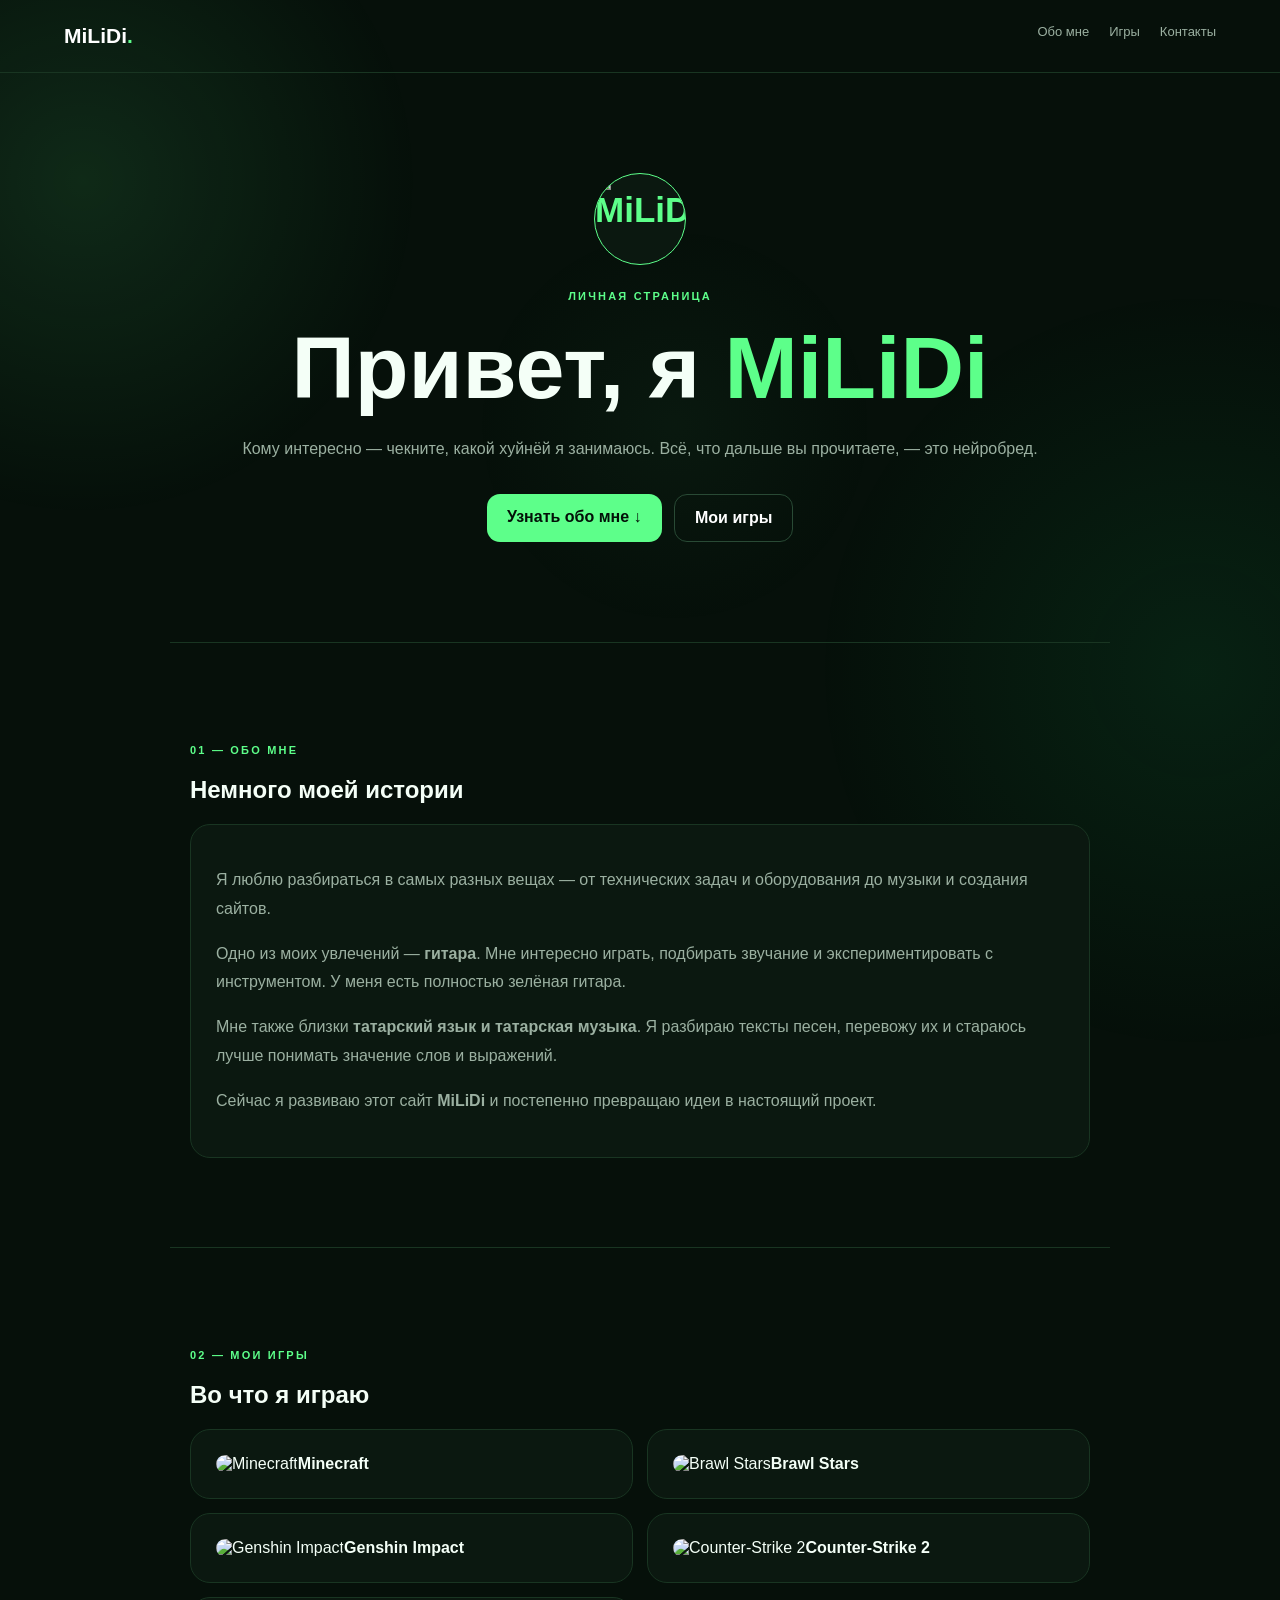
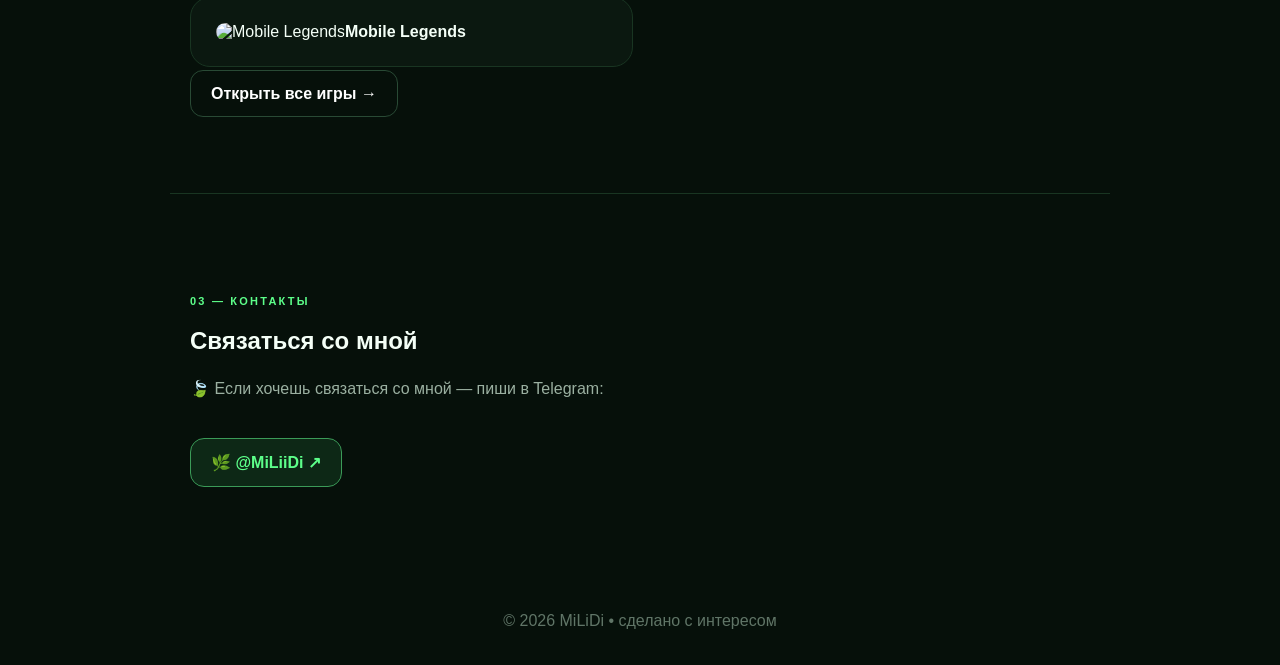
==== commit 0c046e76: "Update intro text on homepage" ====
--- a/index.html
+++ b/index.html
@@ -1 +1 @@
-<!doctype html><html lang="ru"><head><meta charset="UTF-8"><meta name="viewport" content="width=device-width,initial-scale=1"><meta name="theme-color" content="#07120d"><title>MiLiDi — личная страница</title><style>body{margin:0;background:#06100a;color:#f4fff7;font-family:-apple-system,BlinkMacSystemFont,"Segoe UI",sans-serif}a{color:#5dff8a;text-decoration:none}.topbar{padding:24px 5%;display:flex;justify-content:space-between;border-bottom:1px solid #193522}.brand{font-size:21px;font-weight:800;color:#fff}.brand span,h1 span{color:#5dff8a}nav{display:flex;gap:20px}nav a{color:#9bb0a1;font-size:13px}.hero{text-align:center;padding:100px 20px}.avatar{margin:auto auto 25px;width:90px;height:90px;border:1px solid #5dff8a;border-radius:50%;display:grid;place-items:center;color:#5dff8a;font-size:35px;font-weight:800;overflow:hidden;background:#0b1810}.avatar img{width:100%;height:100%;object-fit:cover;display:block}.eyebrow,.section-label{color:#5dff8a;font-size:11px;font-weight:800;letter-spacing:.2em}h1{font-size:clamp(48px,8vw,88px);margin:15px 0}.lead,.section-text,.bio p,.grid p{color:#9bb0a1;line-height:1.8}.hero-actions{display:flex;justify-content:center;gap:12px;margin-top:30px}.button{padding:14px 20px;border-radius:13px;font-weight:700}.primary{background:#5dff8a;color:#031008}.secondary{border:1px solid #294a35;color:#fff}.content-section{max-width:900px;margin:auto;padding:90px 20px;border-top:1px solid #193522}.bio,.grid article{padding:25px;border:1px solid #193522;border-radius:20px;background:#0b1810}.grid{display:grid;grid-template-columns:1fr 1fr;gap:14px}.minecraft-mini-icon,.brawl-mini-icon,.genshin-mini-icon,.cs2-mini-icon,.ml-mini-icon{width:42px;height:42px;object-fit:contain;flex:0 0 42px;border-radius:10px}.telegram-link{display:inline-flex;margin-top:18px;padding:14px 20px;border:1px solid #3b9b58;border-radius:14px;background:#0d2816;color:#5dff8a!important;font-weight:800}.telegram-link:link,.telegram-link:visited,.telegram-link:hover,.telegram-link:active{color:#5dff8a!important;text-decoration:none!important}footer{text-align:center;padding:35px;color:#607567}@media(max-width:600px){nav{gap:10px}nav a{font-size:10px}.hero{padding:70px 20px}.hero-actions{flex-direction:column}.grid{grid-template-columns:1fr}}</style><link rel="stylesheet" href="enhancements.css"></head><body><header class="topbar"><a class="brand" href="#top">MiLiDi<span>.</span></a><nav><a href="#about">Обо мне</a><a href="#games">Игры</a><a href="#contacts">Контакты</a></nav></header><main id="top"><section class="hero"><div class="avatar"><img src="https://i.pinimg.com/736x/9b/16/6c/9b166c69b6d6e6e4cc58fe4ce2759a59.jpg" alt="MiLiDi"></div><p class="eyebrow">ЛИЧНАЯ СТРАНИЦА</p><h1>Привет, я <span>MiLiDi</span></h1><p class="lead">Мне нравится музыка, гитара, татарский язык, игры, техника и создание собственных проектов.</p><div class="hero-actions"><a class="button primary" href="#about">Узнать обо мне ↓</a><a class="button secondary" href="games.html">Мои игры</a></div></section><section id="about" class="content-section"><p class="section-label">01 — ОБО МНЕ</p><h2>Немного моей истории</h2><div class="bio"><p>Я люблю разбираться в самых разных вещах — от технических задач и оборудования до музыки и создания сайтов.</p><p>Одно из моих увлечений — <strong>гитара</strong>. Мне интересно играть, подбирать звучание и экспериментировать с инструментом. У меня есть полностью зелёная гитара.</p><p>Мне также близки <strong>татарский язык и татарская музыка</strong>. Я разбираю тексты песен, перевожу их и стараюсь лучше понимать значение слов и выражений.</p><p>Сейчас я развиваю этот сайт <strong>MiLiDi</strong> и постепенно превращаю идеи в настоящий проект.</p></div></section><section id="games" class="content-section"><p class="section-label">02 — МОИ ИГРЫ</p><h2>Во что я играю</h2><div class="grid"><article><img class="minecraft-mini-icon" src="https://www.minecraft.net/content/dam/minecraftnet/games/minecraft/logos/Homepage_Gameplay-Trailer_MC-OV-logo_300x300.png" alt="Minecraft"><strong>Minecraft</strong></article><article><img class="brawl-mini-icon" src="https://encrypted-tbn0.gstatic.com/images?q=tbn:ANd9GcSq887wkx8_5BxHL4u7FX_t4NhK_uqDolKlvA220n3JnQ&s=10" alt="Brawl Stars"><strong>Brawl Stars</strong></article><article><img class="genshin-mini-icon" src="https://encrypted-tbn0.gstatic.com/images?q=tbn:ANd9GcRa8fHmcHxlOcS_dt_euIf9r-t_BaZZIvjjGcV4KjKisQ&s=10" alt="Genshin Impact"><strong>Genshin Impact</strong></article><article><img class="cs2-mini-icon" src="https://encrypted-tbn0.gstatic.com/images?q=tbn:ANd9GcS-3mgsGFMh8x457UYywkEG_wQ7JRHuBrmoWe4yNlk5VQ&s" alt="Counter-Strike 2"><strong>Counter-Strike 2</strong></article><article><img class="ml-mini-icon" src="https://encrypted-tbn0.gstatic.com/images?q=tbn:ANd9GcRWUYR3SokCo5Q_6RhUhIKFiILPiNxOrykZRoQMBAwnTw&s=10" alt="Mobile Legends"><strong>Mobile Legends</strong></article></div><br><a class="button secondary" href="games.html">Открыть все игры →</a></section><section id="contacts" class="content-section"><p class="section-label">03 — КОНТАКТЫ</p><h2>Связаться со мной</h2><p class="section-text">🍃 Если хочешь связаться со мной — пиши в Telegram:</p><a class="telegram-link" href="https://t.me/MiLiiDi">🌿 @MiLiiDi ↗</a></section></main><footer>© 2026 MiLiDi • сделано с интересом</footer><script src="enhancements.js"></script></body></html>+<!doctype html><html lang="ru"><head><meta charset="UTF-8"><meta name="viewport" content="width=device-width,initial-scale=1"><meta name="theme-color" content="#07120d"><title>MiLiDi — личная страница</title><style>body{margin:0;background:#06100a;color:#f4fff7;font-family:-apple-system,BlinkMacSystemFont,"Segoe UI",sans-serif}a{color:#5dff8a;text-decoration:none}.topbar{padding:24px 5%;display:flex;justify-content:space-between;border-bottom:1px solid #193522}.brand{font-size:21px;font-weight:800;color:#fff}.brand span,h1 span{color:#5dff8a}nav{display:flex;gap:20px}nav a{color:#9bb0a1;font-size:13px}.hero{text-align:center;padding:100px 20px}.avatar{margin:auto auto 25px;width:90px;height:90px;border:1px solid #5dff8a;border-radius:50%;display:grid;place-items:center;color:#5dff8a;font-size:35px;font-weight:800;overflow:hidden;background:#0b1810}.avatar img{width:100%;height:100%;object-fit:cover;display:block}.eyebrow,.section-label{color:#5dff8a;font-size:11px;font-weight:800;letter-spacing:.2em}h1{font-size:clamp(48px,8vw,88px);margin:15px 0}.lead,.section-text,.bio p,.grid p{color:#9bb0a1;line-height:1.8}.hero-actions{display:flex;justify-content:center;gap:12px;margin-top:30px}.button{padding:14px 20px;border-radius:13px;font-weight:700}.primary{background:#5dff8a;color:#031008}.secondary{border:1px solid #294a35;color:#fff}.content-section{max-width:900px;margin:auto;padding:90px 20px;border-top:1px solid #193522}.bio,.grid article{padding:25px;border:1px solid #193522;border-radius:20px;background:#0b1810}.grid{display:grid;grid-template-columns:1fr 1fr;gap:14px}.minecraft-mini-icon,.brawl-mini-icon,.genshin-mini-icon,.cs2-mini-icon,.ml-mini-icon{width:42px;height:42px;object-fit:contain;flex:0 0 42px;border-radius:10px}.telegram-link{display:inline-flex;margin-top:18px;padding:14px 20px;border:1px solid #3b9b58;border-radius:14px;background:#0d2816;color:#5dff8a!important;font-weight:800}.telegram-link:link,.telegram-link:visited,.telegram-link:hover,.telegram-link:active{color:#5dff8a!important;text-decoration:none!important}footer{text-align:center;padding:35px;color:#607567}@media(max-width:600px){nav{gap:10px}nav a{font-size:10px}.hero{padding:70px 20px}.hero-actions{flex-direction:column}.grid{grid-template-columns:1fr}}</style><link rel="stylesheet" href="enhancements.css"></head><body><header class="topbar"><a class="brand" href="#top">MiLiDi<span>.</span></a><nav><a href="#about">Обо мне</a><a href="#games">Игры</a><a href="#contacts">Контакты</a></nav></header><main id="top"><section class="hero"><div class="avatar"><img src="https://i.pinimg.com/736x/9b/16/6c/9b166c69b6d6e6e4cc58fe4ce2759a59.jpg" alt="MiLiDi"></div><p class="eyebrow">ЛИЧНАЯ СТРАНИЦА</p><h1>Привет, я <span>MiLiDi</span></h1><p class="lead">Кому интересно — чекните, какой хуйнёй я занимаюсь. Всё, что дальше вы прочитаете, — это нейробред.</p><div class="hero-actions"><a class="button primary" href="#about">Узнать обо мне ↓</a><a class="button secondary" href="games.html">Мои игры</a></div></section><section id="about" class="content-section"><p class="section-label">01 — ОБО МНЕ</p><h2>Немного моей истории</h2><div class="bio"><p>Я люблю разбираться в самых разных вещах — от технических задач и оборудования до музыки и создания сайтов.</p><p>Одно из моих увлечений — <strong>гитара</strong>. Мне интересно играть, подбирать звучание и экспериментировать с инструментом. У меня есть полностью зелёная гитара.</p><p>Мне также близки <strong>татарский язык и татарская музыка</strong>. Я разбираю тексты песен, перевожу их и стараюсь лучше понимать значение слов и выражений.</p><p>Сейчас я развиваю этот сайт <strong>MiLiDi</strong> и постепенно превращаю идеи в настоящий проект.</p></div></section><section id="games" class="content-section"><p class="section-label">02 — МОИ ИГРЫ</p><h2>Во что я играю</h2><div class="grid"><article><img class="minecraft-mini-icon" src="https://www.minecraft.net/content/dam/minecraftnet/games/minecraft/logos/Homepage_Gameplay-Trailer_MC-OV-logo_300x300.png" alt="Minecraft"><strong>Minecraft</strong></article><article><img class="brawl-mini-icon" src="https://encrypted-tbn0.gstatic.com/images?q=tbn:ANd9GcSq887wkx8_5BxHL4u7FX_t4NhK_uqDolKlvA220n3JnQ&s=10" alt="Brawl Stars"><strong>Brawl Stars</strong></article><article><img class="genshin-mini-icon" src="https://encrypted-tbn0.gstatic.com/images?q=tbn:ANd9GcRa8fHmcHxlOcS_dt_euIf9r-t_BaZZIvjjGcV4KjKisQ&s=10" alt="Genshin Impact"><strong>Genshin Impact</strong></article><article><img class="cs2-mini-icon" src="https://encrypted-tbn0.gstatic.com/images?q=tbn:ANd9GcS-3mgsGFMh8x457UYywkEG_wQ7JRHuBrmoWe4yNlk5VQ&s" alt="Counter-Strike 2"><strong>Counter-Strike 2</strong></article><article><img class="ml-mini-icon" src="https://encrypted-tbn0.gstatic.com/images?q=tbn:ANd9GcRWUYR3SokCo5Q_6RhUhIKFiILPiNxOrykZRoQMBAwnTw&s=10" alt="Mobile Legends"><strong>Mobile Legends</strong></article></div><br><a class="button secondary" href="games.html">Открыть все игры →</a></section><section id="contacts" class="content-section"><p class="section-label">03 — КОНТАКТЫ</p><h2>Связаться со мной</h2><p class="section-text">🍃 Если хочешь связаться со мной — пиши в Telegram:</p><a class="telegram-link" href="https://t.me/MiLiiDi">🌿 @MiLiiDi ↗</a></section></main><footer>© 2026 MiLiDi • сделано с интересом</footer><script src="enhancements.js"></script></body></html>
--- a/enhancements.css
+++ b/enhancements.css
@@ -1,25 +1,13 @@
 /* MiLiDi interactive visual layer */
-body{cursor:none;background-color:var(--bg);}
-body::before{content:"";position:fixed;inset:-18%;z-index:-3;pointer-events:none;background:radial-gradient(circle at 18% 28%,rgba(93,255,138,.11),transparent 20%),radial-gradient(circle at 82% 68%,rgba(25,217,107,.09),transparent 23%),radial-gradient(circle at 52% 48%,rgba(70,160,100,.06),transparent 18%);animation:miAmbient 14s ease-in-out infinite alternate}
-body::after{animation:miGrid 20s linear infinite}
-.mi-cursor-dot,.mi-cursor-ring{position:fixed;left:0;top:0;pointer-events:none;border-radius:50%;z-index:10000;opacity:0;transform:translate(-50%,-50%)}
-.mi-cursor-dot{width:7px;height:7px;background:var(--accent);box-shadow:0 0 12px var(--accent),0 0 28px rgba(93,255,138,.5);transition:opacity .2s}
-.mi-cursor-ring{width:30px;height:30px;border:1px solid rgba(93,255,138,.65);transition:width .2s,height .2s,background .2s,border-color .2s,opacity .2s}
-.mi-cursor-ring.hover{width:45px;height:45px;background:rgba(93,255,138,.07);border-color:var(--accent)}
-.mi-trail{position:fixed;width:5px;height:5px;border-radius:50%;pointer-events:none;z-index:9998;background:var(--accent);box-shadow:0 0 10px rgba(93,255,138,.65);animation:miTrail .55s ease-out forwards}
-.game-card,.game-mini-grid a,.grid article,.bio,.info-box,.button,.telegram-link{will-change:transform}
-.game-card,.game-mini-grid a,.grid article{transition:transform .32s cubic-bezier(.2,.8,.2,1),border-color .25s,background .25s,box-shadow .32s}
-.game-card:hover,.game-mini-grid a:hover,.grid article:hover{transform:translateY(-8px) scale(1.012);box-shadow:0 18px 50px rgba(0,0,0,.24),0 0 28px rgba(93,255,138,.07)}
-.game-card::after,.game-mini-grid a::after,.grid article::after{content:"";position:absolute;left:12%;right:12%;bottom:-15px;height:22px;border-radius:50%;background:rgba(93,255,138,.22);filter:blur(16px);opacity:0;transition:opacity .35s,transform .35s;transform:scaleX(.6)}
-.game-card:hover::after,.game-mini-grid a:hover::after,.grid article:hover::after{opacity:.85;transform:scaleX(1)}
-.game-card .game-icon,.minecraft-mini-icon{transition:transform .35s cubic-bezier(.2,.8,.2,1),filter .35s}
-.game-card:hover .game-icon{transform:scale(1.1) rotate(-4deg);filter:drop-shadow(0 0 12px rgba(93,255,138,.3))}
-.game-card:active,.game-mini-grid a:active,.grid article:active,.button:active{transform:scale(.98)}
-nav a{transition:color .25s,transform .25s}
-nav a:hover{transform:translateY(-2px)}
-.brand{transition:transform .25s,text-shadow .25s}.brand:hover{transform:translateY(-2px);text-shadow:0 0 18px rgba(93,255,138,.45)}
-@keyframes miAmbient{0%{transform:translate3d(-2%,-1%,0) scale(1)}50%{transform:translate3d(2%,2%,0) scale(1.06)}100%{transform:translate3d(-1%,3%,0) scale(1.02)}}
-@keyframes miGrid{from{background-position:0 0,0 0}to{background-position:40px 40px,40px 40px}}
-@keyframes miTrail{from{opacity:.7;transform:scale(1)}to{opacity:0;transform:scale(.15)}}
-@media(pointer:coarse){body{cursor:auto}.mi-cursor-dot,.mi-cursor-ring,.mi-trail{display:none}}
-@media(prefers-reduced-motion:reduce){.mi-cursor-dot,.mi-cursor-ring,.mi-trail{display:none}body::before,body::after{animation:none!important}.game-card,.game-mini-grid a,.grid article{transition:none!important}}
+html,html *{cursor:none!important}body,body *{cursor:none!important}html{background:#06100a!important;min-height:100%;background-color:#06100a!important}body{background:#06100a!important;background-color:#06100a!important;color:#f4fff7;min-height:100vh;margin:0}a,button,input,textarea,select,[role="button"],[onclick]{cursor:none!important}
+body::before{content:"";position:fixed;inset:-18%;z-index:0;pointer-events:none;background:radial-gradient(circle at 18% 28%,rgba(93,255,138,.11),transparent 20%),radial-gradient(circle at 82% 68%,rgba(25,217,107,.09),transparent 23%),radial-gradient(circle at 52% 48%,rgba(70,160,100,.06),transparent 18%);animation:miAmbient 14s ease-in-out infinite alternate}.topbar,main,footer{position:relative;z-index:2}.mi-cursor-dot{position:fixed;left:0;top:0;pointer-events:none;border-radius:50%;z-index:2147483647;opacity:0;transform:translate(-50%,-50%);width:7px;height:7px;background:#5dff8a;box-shadow:0 0 12px #5dff8a,0 0 28px rgba(93,255,138,.5);transition:opacity .2s}.mi-cursor-ring{display:none!important}.mi-trail{position:fixed;width:5px;height:5px;border-radius:50%;pointer-events:none;z-index:2147483646;background:#5dff8a;box-shadow:0 0 10px rgba(93,255,138,.65);animation:miTrail .55s ease-out forwards}
+.game-card,.game-mini-grid a,.grid article,.bio,.info-box,.button,.telegram-link{will-change:transform}.game-card,.game-mini-grid a,.grid article{transition:transform .32s cubic-bezier(.2,.8,.2,1),border-color .25s,background .25s,box-shadow .32s}.game-card:hover,.game-mini-grid a:hover,.grid article:hover{transform:translateY(-8px) scale(1.012);box-shadow:0 18px 50px rgba(0,0,0,.24),0 0 28px rgba(93,255,138,.07)}.game-card::after,.game-mini-grid a::after,.grid article::after{content:"";position:absolute;left:12%;right:12%;bottom:-15px;height:22px;border-radius:50%;background:rgba(93,255,138,.22);filter:blur(16px);opacity:0;transition:opacity .35s,transform .35s;transform:scaleX(.6)}.game-card:hover::after,.game-mini-grid a:hover::after,.grid article:hover::after{opacity:.85;transform:scaleX(1)}.game-card .game-icon,.minecraft-mini-icon{transition:transform .35s cubic-bezier(.2,.8,.2,1),filter .35s}.game-card:hover .game-icon{transform:scale(1.1) rotate(-4deg);filter:drop-shadow(0 0 12px rgba(93,255,138,.3))}.game-card:active,.game-mini-grid a:active,.grid article:active,.button:active{transform:scale(.98)}nav a{transition:color .25s,transform .25s}nav a:hover{transform:translateY(-2px)}.brand{transition:transform .25s,text-shadow .25s}.brand:hover{transform:translateY(-2px);text-shadow:0 0 18px rgba(93,255,138,.45)}.bio{transform-style:preserve-3d;transition:transform .18s ease-out,box-shadow .3s}.bio:hover{box-shadow:0 22px 55px rgba(0,0,0,.3),0 0 35px rgba(93,255,138,.08)}.mi-bg-particle{position:fixed;width:3px;height:3px;border-radius:50%;background:#5dff8a;box-shadow:0 0 10px rgba(93,255,138,.7);pointer-events:none;z-index:1;opacity:0;animation:miFloat linear infinite}.brand span{display:inline-block;transition:transform .35s,text-shadow .35s}.brand:hover span{transform:translateY(-3px) scale(1.25);text-shadow:0 0 16px #5dff8a}
+.mi-loader{position:fixed;inset:0;z-index:2147483646;background:#06100a;display:flex;align-items:center;justify-content:center;opacity:1;transition:opacity .7s ease,visibility .7s ease}.mi-loader.hide{opacity:0;visibility:hidden;pointer-events:none}.mi-loader-logo{font-size:clamp(42px,9vw,82px);font-weight:900;letter-spacing:-.06em;color:#f4fff7;text-shadow:0 0 25px rgba(93,255,138,.15)}.mi-loader-logo span{color:#5dff8a;opacity:0;display:inline-block;transform:translateY(12px) scale(.8);animation:miLoaderLetter .55s cubic-bezier(.2,.8,.2,1) forwards}.mi-loader-logo span:nth-child(1){animation-delay:.05s}.mi-loader-logo span:nth-child(2){animation-delay:.12s}.mi-loader-logo span:nth-child(3){animation-delay:.19s}.mi-loader-logo span:nth-child(4){animation-delay:.26s}.mi-loader-logo span:nth-child(5){animation-delay:.33s}.mi-loader-logo span:nth-child(6){animation-delay:.40s}.mi-loader-logo span:nth-child(7){animation-delay:.47s}.mi-loader-logo span:nth-child(8){animation-delay:.54s}
+.mi-secret-overlay{position:fixed;inset:0;z-index:2147483645;display:grid;place-items:center;background:rgba(2,10,5,.92);opacity:1;transition:opacity .6s;pointer-events:none}.mi-secret-overlay>div{font-size:clamp(28px,7vw,70px);font-weight:900;letter-spacing:.08em;color:#5dff8a;text-shadow:0 0 35px rgba(93,255,138,.75);animation:miSecretPulse 1s ease-in-out infinite}.mi-secret-overlay.hide{opacity:0}.mi-secret .mi-bg-particle{animation-duration:2s!important}
+/* page transitions */
+.mi-page-transition{position:fixed;inset:0;z-index:2147483644;background:#06100a;display:flex;align-items:center;justify-content:center;pointer-events:none;opacity:0;visibility:hidden;transition:opacity .45s ease,visibility .45s ease}.mi-page-transition.show{opacity:1;visibility:visible}.mi-page-transition::after{content:"MiLiDi.";font-size:clamp(36px,8vw,70px);font-weight:900;color:#5dff8a;text-shadow:0 0 28px rgba(93,255,138,.45);transform:scale(.85);transition:transform .5s ease}.mi-page-transition.show::after{transform:scale(1)}body.mi-leaving{overflow:hidden}
+@keyframes miAmbient{0%{transform:translate3d(-2%,-1%,0) scale(1)}50%{transform:translate3d(2%,2%,0) scale(1.06)}100%{transform:translate3d(-1%,3%,0) scale(1.02)}}@keyframes miTrail{from{opacity:.7;transform:scale(1)}to{opacity:0;transform:scale(.15)}}@keyframes miFloat{0%{transform:translate3d(0,15vh,0) scale(.5);opacity:0}15%{opacity:.45}50%{transform:translate3d(var(--mx),-45vh,0) scale(1);opacity:.25}100%{transform:translate3d(calc(var(--mx)*-1),-110vh,0) scale(.2);opacity:0}}@keyframes miLoaderLetter{to{opacity:1;transform:translateY(0) scale(1)}}@keyframes miSecretPulse{0%,100%{transform:scale(1);opacity:.8}50%{transform:scale(1.05);opacity:1}}
+@media (max-width:700px){body{overflow-x:hidden}.topbar{padding:12px 16px!important;min-height:52px!important}.brand{font-size:22px!important}.topbar nav{gap:14px!important;font-size:13px!important}.hero{padding:70px 18px 45px!important;min-height:auto!important}.hero h1{font-size:clamp(42px,15vw,64px)!important;line-height:.95!important}.hero p{font-size:15px!important;line-height:1.55!important}.grid,.game-grid,.game-mini-grid{grid-template-columns:1fr!important;gap:14px!important}.game-card,.game-mini-grid a,.grid article,.bio,.info-box{width:100%!important;box-sizing:border-box!important}.game-card{padding:18px!important;min-height:0!important}.game-card:hover,.game-mini-grid a:hover,.grid article:hover{transform:translateY(-3px)!important}.game-card::after,.game-mini-grid a::after,.grid article::after{display:none!important}main{padding-left:16px!important;padding-right:16px!important}.mi-bg-particle{width:2px;height:2px;animation-duration:16s!important;opacity:.6}.mi-loader-logo{font-size:48px}.mi-loader{transition-duration:.5s}.mi-secret-overlay>div{font-size:32px;text-align:center}.bio{margin-top:12px}.button,.telegram-link{min-height:46px;display:flex;align-items:center;justify-content:center}.footer{padding:24px 16px!important}}
+@media (max-width:420px){.topbar nav{gap:9px!important;font-size:12px!important}.hero{padding-top:55px!important}.hero h1{font-size:43px!important}.game-card{padding:16px!important}.mi-loader-logo{font-size:42px}}
+@media(pointer:coarse){html,html *,body,body *{cursor:auto!important}.mi-cursor-dot,.mi-cursor-ring,.mi-trail{display:none}}
+@media(prefers-reduced-motion:reduce){.mi-cursor-dot,.mi-cursor-ring,.mi-trail,.mi-bg-particle{display:none}.bio{transition:none!important}body::before{animation:none!important}.game-card,.game-mini-grid a,.grid article{transition:none!important}}
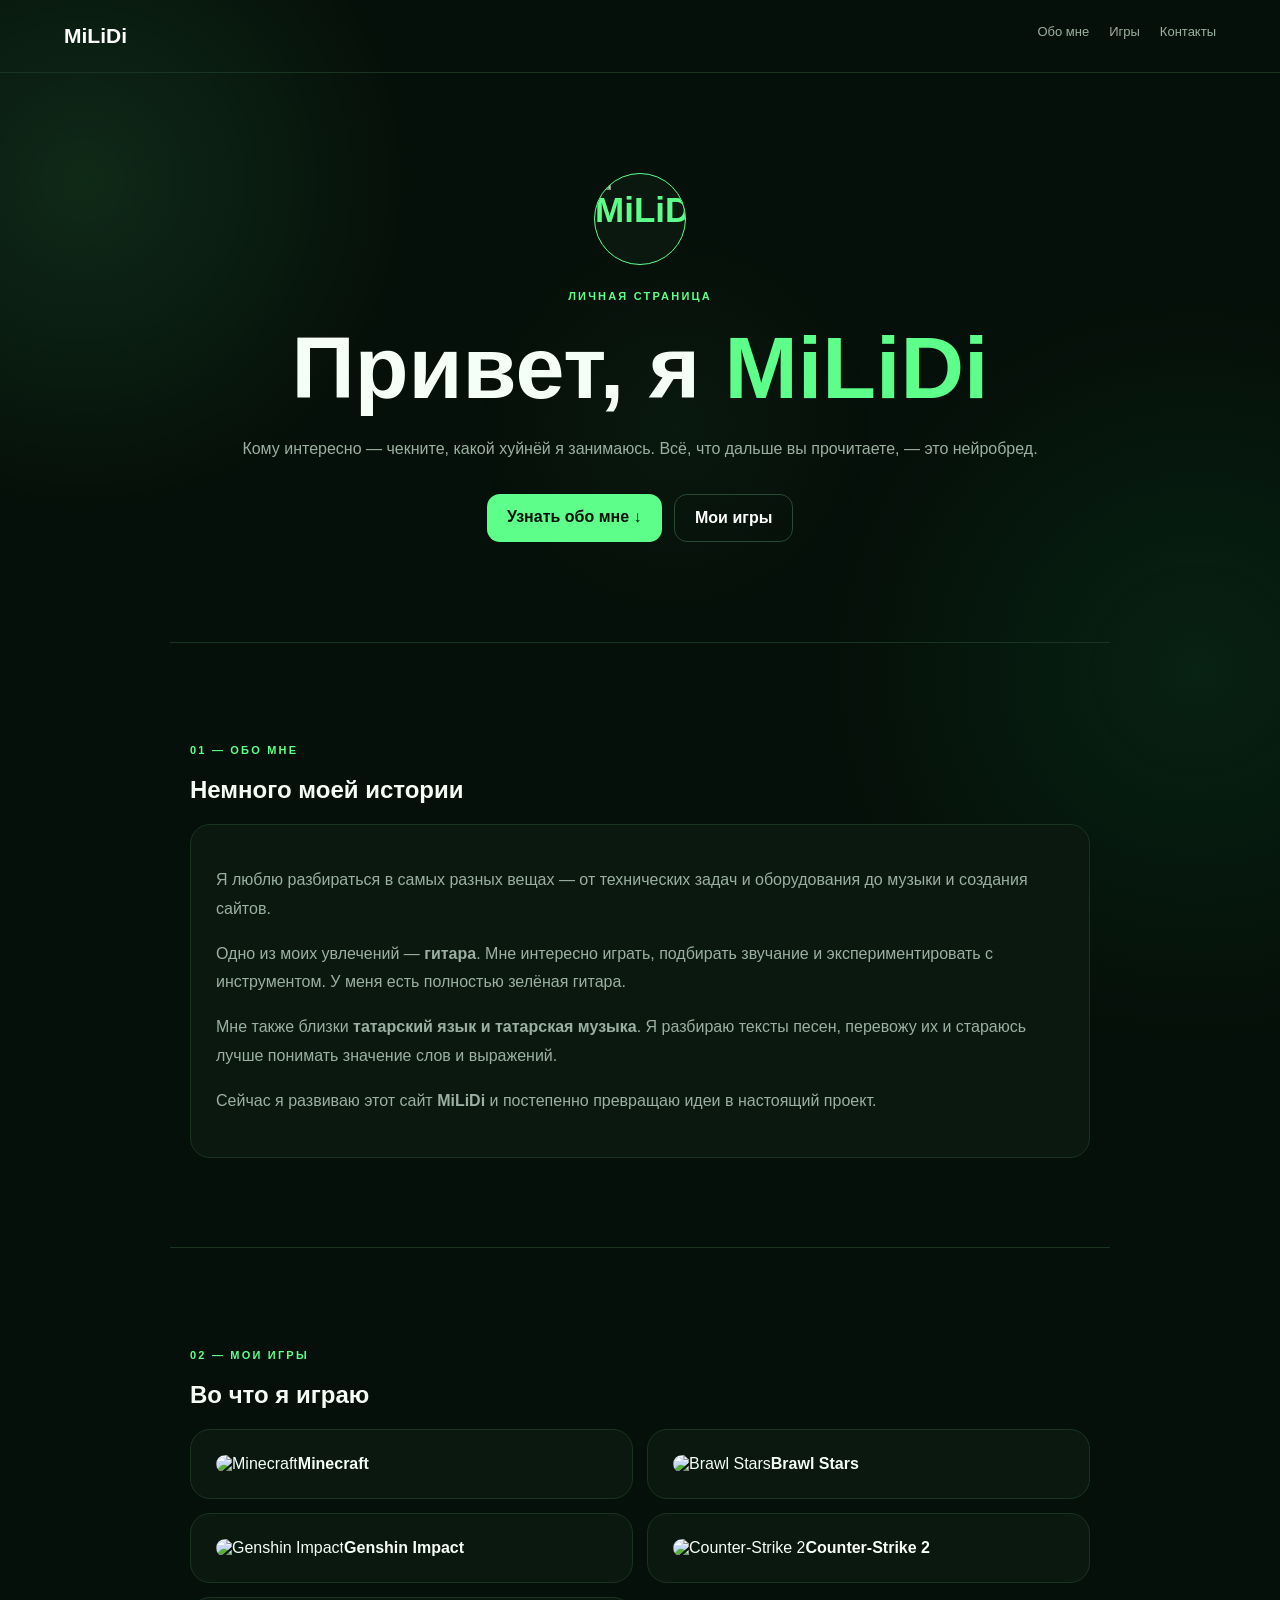
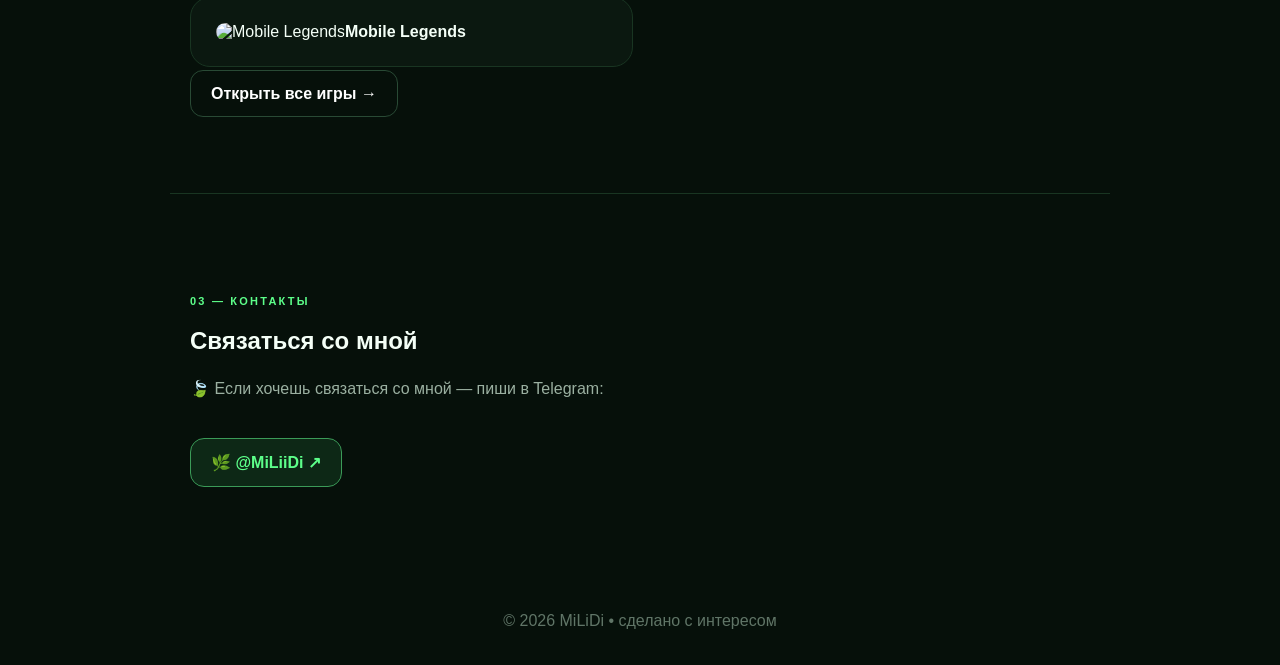
==== commit 6b96a9c8: "Remove dot after MiLiDi in header" ====
--- a/index.html
+++ b/index.html
@@ -1 +1 @@
-<!doctype html><html lang="ru"><head><meta charset="UTF-8"><meta name="viewport" content="width=device-width,initial-scale=1"><meta name="theme-color" content="#07120d"><title>MiLiDi — личная страница</title><style>body{margin:0;background:#06100a;color:#f4fff7;font-family:-apple-system,BlinkMacSystemFont,"Segoe UI",sans-serif}a{color:#5dff8a;text-decoration:none}.topbar{padding:24px 5%;display:flex;justify-content:space-between;border-bottom:1px solid #193522}.brand{font-size:21px;font-weight:800;color:#fff}.brand span,h1 span{color:#5dff8a}nav{display:flex;gap:20px}nav a{color:#9bb0a1;font-size:13px}.hero{text-align:center;padding:100px 20px}.avatar{margin:auto auto 25px;width:90px;height:90px;border:1px solid #5dff8a;border-radius:50%;display:grid;place-items:center;color:#5dff8a;font-size:35px;font-weight:800;overflow:hidden;background:#0b1810}.avatar img{width:100%;height:100%;object-fit:cover;display:block}.eyebrow,.section-label{color:#5dff8a;font-size:11px;font-weight:800;letter-spacing:.2em}h1{font-size:clamp(48px,8vw,88px);margin:15px 0}.lead,.section-text,.bio p,.grid p{color:#9bb0a1;line-height:1.8}.hero-actions{display:flex;justify-content:center;gap:12px;margin-top:30px}.button{padding:14px 20px;border-radius:13px;font-weight:700}.primary{background:#5dff8a;color:#031008}.secondary{border:1px solid #294a35;color:#fff}.content-section{max-width:900px;margin:auto;padding:90px 20px;border-top:1px solid #193522}.bio,.grid article{padding:25px;border:1px solid #193522;border-radius:20px;background:#0b1810}.grid{display:grid;grid-template-columns:1fr 1fr;gap:14px}.minecraft-mini-icon,.brawl-mini-icon,.genshin-mini-icon,.cs2-mini-icon,.ml-mini-icon{width:42px;height:42px;object-fit:contain;flex:0 0 42px;border-radius:10px}.telegram-link{display:inline-flex;margin-top:18px;padding:14px 20px;border:1px solid #3b9b58;border-radius:14px;background:#0d2816;color:#5dff8a!important;font-weight:800}.telegram-link:link,.telegram-link:visited,.telegram-link:hover,.telegram-link:active{color:#5dff8a!important;text-decoration:none!important}footer{text-align:center;padding:35px;color:#607567}@media(max-width:600px){nav{gap:10px}nav a{font-size:10px}.hero{padding:70px 20px}.hero-actions{flex-direction:column}.grid{grid-template-columns:1fr}}</style><link rel="stylesheet" href="enhancements.css"></head><body><header class="topbar"><a class="brand" href="#top">MiLiDi<span>.</span></a><nav><a href="#about">Обо мне</a><a href="#games">Игры</a><a href="#contacts">Контакты</a></nav></header><main id="top"><section class="hero"><div class="avatar"><img src="https://i.pinimg.com/736x/9b/16/6c/9b166c69b6d6e6e4cc58fe4ce2759a59.jpg" alt="MiLiDi"></div><p class="eyebrow">ЛИЧНАЯ СТРАНИЦА</p><h1>Привет, я <span>MiLiDi</span></h1><p class="lead">Кому интересно — чекните, какой хуйнёй я занимаюсь. Всё, что дальше вы прочитаете, — это нейробред.</p><div class="hero-actions"><a class="button primary" href="#about">Узнать обо мне ↓</a><a class="button secondary" href="games.html">Мои игры</a></div></section><section id="about" class="content-section"><p class="section-label">01 — ОБО МНЕ</p><h2>Немного моей истории</h2><div class="bio"><p>Я люблю разбираться в самых разных вещах — от технических задач и оборудования до музыки и создания сайтов.</p><p>Одно из моих увлечений — <strong>гитара</strong>. Мне интересно играть, подбирать звучание и экспериментировать с инструментом. У меня есть полностью зелёная гитара.</p><p>Мне также близки <strong>татарский язык и татарская музыка</strong>. Я разбираю тексты песен, перевожу их и стараюсь лучше понимать значение слов и выражений.</p><p>Сейчас я развиваю этот сайт <strong>MiLiDi</strong> и постепенно превращаю идеи в настоящий проект.</p></div></section><section id="games" class="content-section"><p class="section-label">02 — МОИ ИГРЫ</p><h2>Во что я играю</h2><div class="grid"><article><img class="minecraft-mini-icon" src="https://www.minecraft.net/content/dam/minecraftnet/games/minecraft/logos/Homepage_Gameplay-Trailer_MC-OV-logo_300x300.png" alt="Minecraft"><strong>Minecraft</strong></article><article><img class="brawl-mini-icon" src="https://encrypted-tbn0.gstatic.com/images?q=tbn:ANd9GcSq887wkx8_5BxHL4u7FX_t4NhK_uqDolKlvA220n3JnQ&s=10" alt="Brawl Stars"><strong>Brawl Stars</strong></article><article><img class="genshin-mini-icon" src="https://encrypted-tbn0.gstatic.com/images?q=tbn:ANd9GcRa8fHmcHxlOcS_dt_euIf9r-t_BaZZIvjjGcV4KjKisQ&s=10" alt="Genshin Impact"><strong>Genshin Impact</strong></article><article><img class="cs2-mini-icon" src="https://encrypted-tbn0.gstatic.com/images?q=tbn:ANd9GcS-3mgsGFMh8x457UYywkEG_wQ7JRHuBrmoWe4yNlk5VQ&s" alt="Counter-Strike 2"><strong>Counter-Strike 2</strong></article><article><img class="ml-mini-icon" src="https://encrypted-tbn0.gstatic.com/images?q=tbn:ANd9GcRWUYR3SokCo5Q_6RhUhIKFiILPiNxOrykZRoQMBAwnTw&s=10" alt="Mobile Legends"><strong>Mobile Legends</strong></article></div><br><a class="button secondary" href="games.html">Открыть все игры →</a></section><section id="contacts" class="content-section"><p class="section-label">03 — КОНТАКТЫ</p><h2>Связаться со мной</h2><p class="section-text">🍃 Если хочешь связаться со мной — пиши в Telegram:</p><a class="telegram-link" href="https://t.me/MiLiiDi">🌿 @MiLiiDi ↗</a></section></main><footer>© 2026 MiLiDi • сделано с интересом</footer><script src="enhancements.js"></script></body></html>+<!doctype html><html lang="ru"><head><meta charset="UTF-8"><meta name="viewport" content="width=device-width,initial-scale=1"><meta name="theme-color" content="#07120d"><title>MiLiDi — личная страница</title><style>body{margin:0;background:#06100a;color:#f4fff7;font-family:-apple-system,BlinkMacSystemFont,"Segoe UI",sans-serif}a{color:#5dff8a;text-decoration:none}.topbar{padding:24px 5%;display:flex;justify-content:space-between;border-bottom:1px solid #193522}.brand{font-size:21px;font-weight:800;color:#fff}.brand span,h1 span{color:#5dff8a}nav{display:flex;gap:20px}nav a{color:#9bb0a1;font-size:13px}.hero{text-align:center;padding:100px 20px}.avatar{margin:auto auto 25px;width:90px;height:90px;border:1px solid #5dff8a;border-radius:50%;display:grid;place-items:center;color:#5dff8a;font-size:35px;font-weight:800;overflow:hidden;background:#0b1810}.avatar img{width:100%;height:100%;object-fit:cover;display:block}.eyebrow,.section-label{color:#5dff8a;font-size:11px;font-weight:800;letter-spacing:.2em}h1{font-size:clamp(48px,8vw,88px);margin:15px 0}.lead,.section-text,.bio p,.grid p{color:#9bb0a1;line-height:1.8}.hero-actions{display:flex;justify-content:center;gap:12px;margin-top:30px}.button{padding:14px 20px;border-radius:13px;font-weight:700}.primary{background:#5dff8a;color:#031008}.secondary{border:1px solid #294a35;color:#fff}.content-section{max-width:900px;margin:auto;padding:90px 20px;border-top:1px solid #193522}.bio,.grid article{padding:25px;border:1px solid #193522;border-radius:20px;background:#0b1810}.grid{display:grid;grid-template-columns:1fr 1fr;gap:14px}.minecraft-mini-icon,.brawl-mini-icon,.genshin-mini-icon,.cs2-mini-icon,.ml-mini-icon{width:42px;height:42px;object-fit:contain;flex:0 0 42px;border-radius:10px}.telegram-link{display:inline-flex;margin-top:18px;padding:14px 20px;border:1px solid #3b9b58;border-radius:14px;background:#0d2816;color:#5dff8a!important;font-weight:800}.telegram-link:link,.telegram-link:visited,.telegram-link:hover,.telegram-link:active{color:#5dff8a!important;text-decoration:none!important}footer{text-align:center;padding:35px;color:#607567}@media(max-width:600px){nav{gap:10px}nav a{font-size:10px}.hero{padding:70px 20px}.hero-actions{flex-direction:column}.grid{grid-template-columns:1fr}}</style><link rel="stylesheet" href="enhancements.css"></head><body><header class="topbar"><a class="brand" href="#top">MiLiDi</a><nav><a href="#about">Обо мне</a><a href="#games">Игры</a><a href="#contacts">Контакты</a></nav></header><main id="top"><section class="hero"><div class="avatar"><img src="https://i.pinimg.com/736x/9b/16/6c/9b166c69b6d6e6e4cc58fe4ce2759a59.jpg" alt="MiLiDi"></div><p class="eyebrow">ЛИЧНАЯ СТРАНИЦА</p><h1>Привет, я <span>MiLiDi</span></h1><p class="lead">Кому интересно — чекните, какой хуйнёй я занимаюсь. Всё, что дальше вы прочитаете, — это нейробред.</p><div class="hero-actions"><a class="button primary" href="#about">Узнать обо мне ↓</a><a class="button secondary" href="games.html">Мои игры</a></div></section><section id="about" class="content-section"><p class="section-label">01 — ОБО МНЕ</p><h2>Немного моей истории</h2><div class="bio"><p>Я люблю разбираться в самых разных вещах — от технических задач и оборудования до музыки и создания сайтов.</p><p>Одно из моих увлечений — <strong>гитара</strong>. Мне интересно играть, подбирать звучание и экспериментировать с инструментом. У меня есть полностью зелёная гитара.</p><p>Мне также близки <strong>татарский язык и татарская музыка</strong>. Я разбираю тексты песен, перевожу их и стараюсь лучше понимать значение слов и выражений.</p><p>Сейчас я развиваю этот сайт <strong>MiLiDi</strong> и постепенно превращаю идеи в настоящий проект.</p></div></section><section id="games" class="content-section"><p class="section-label">02 — МОИ ИГРЫ</p><h2>Во что я играю</h2><div class="grid"><article><img class="minecraft-mini-icon" src="https://www.minecraft.net/content/dam/minecraftnet/games/minecraft/logos/Homepage_Gameplay-Trailer_MC-OV-logo_300x300.png" alt="Minecraft"><strong>Minecraft</strong></article><article><img class="brawl-mini-icon" src="https://encrypted-tbn0.gstatic.com/images?q=tbn:ANd9GcSq887wkx8_5BxHL4u7FX_t4NhK_uqDolKlvA220n3JnQ&s=10" alt="Brawl Stars"><strong>Brawl Stars</strong></article><article><img class="genshin-mini-icon" src="https://encrypted-tbn0.gstatic.com/images?q=tbn:ANd9GcRa8fHmcHxlOcS_dt_euIf9r-t_BaZZIvjjGcV4KjKisQ&s=10" alt="Genshin Impact"><strong>Genshin Impact</strong></article><article><img class="cs2-mini-icon" src="https://encrypted-tbn0.gstatic.com/images?q=tbn:ANd9GcS-3mgsGFMh8x457UYywkEG_wQ7JRHuBrmoWe4yNlk5VQ&s" alt="Counter-Strike 2"><strong>Counter-Strike 2</strong></article><article><img class="ml-mini-icon" src="https://encrypted-tbn0.gstatic.com/images?q=tbn:ANd9GcRWUYR3SokCo5Q_6RhUhIKFiILPiNxOrykZRoQMBAwnTw&s=10" alt="Mobile Legends"><strong>Mobile Legends</strong></article></div><br><a class="button secondary" href="games.html">Открыть все игры →</a></section><section id="contacts" class="content-section"><p class="section-label">03 — КОНТАКТЫ</p><h2>Связаться со мной</h2><p class="section-text">🍃 Если хочешь связаться со мной — пиши в Telegram:</p><a class="telegram-link" href="https://t.me/MiLiiDi">🌿 @MiLiiDi ↗</a></section></main><footer>© 2026 MiLiDi • сделано с интересом</footer><script src="enhancements.js"></script></body></html>
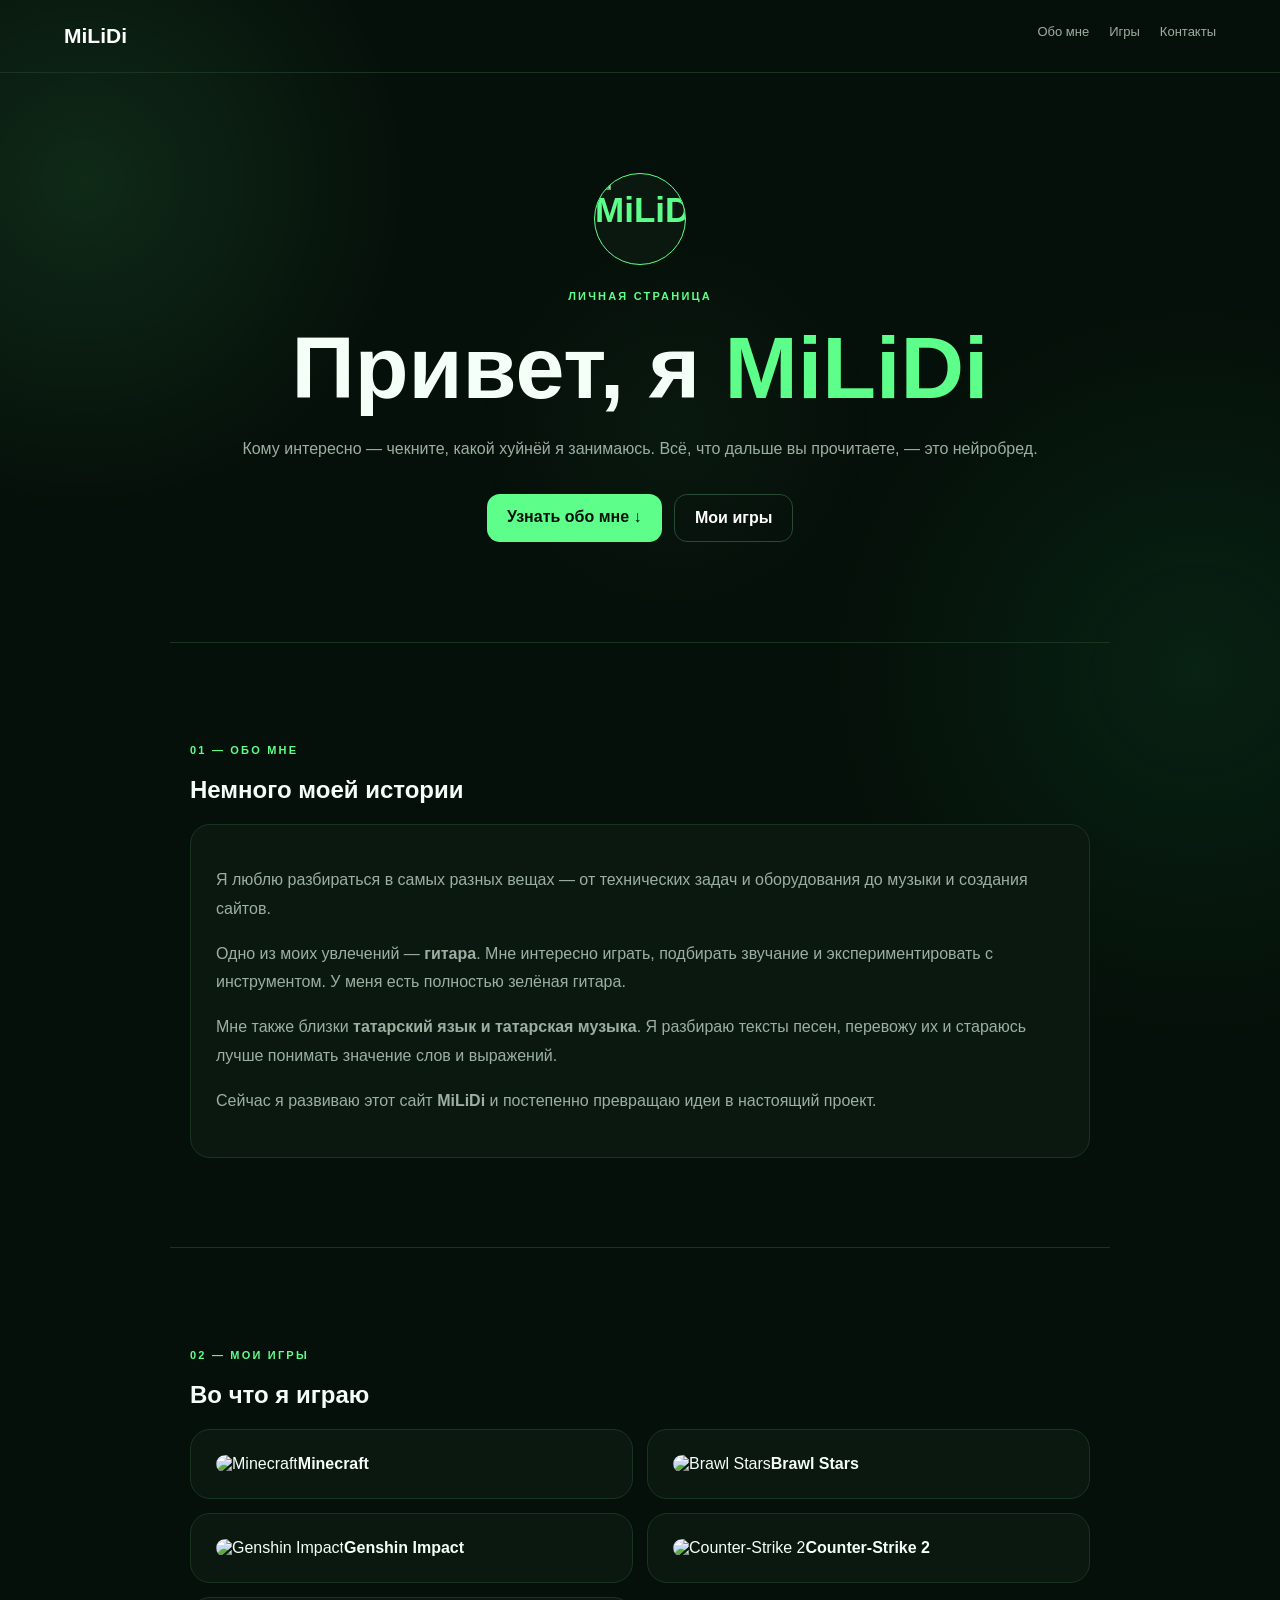
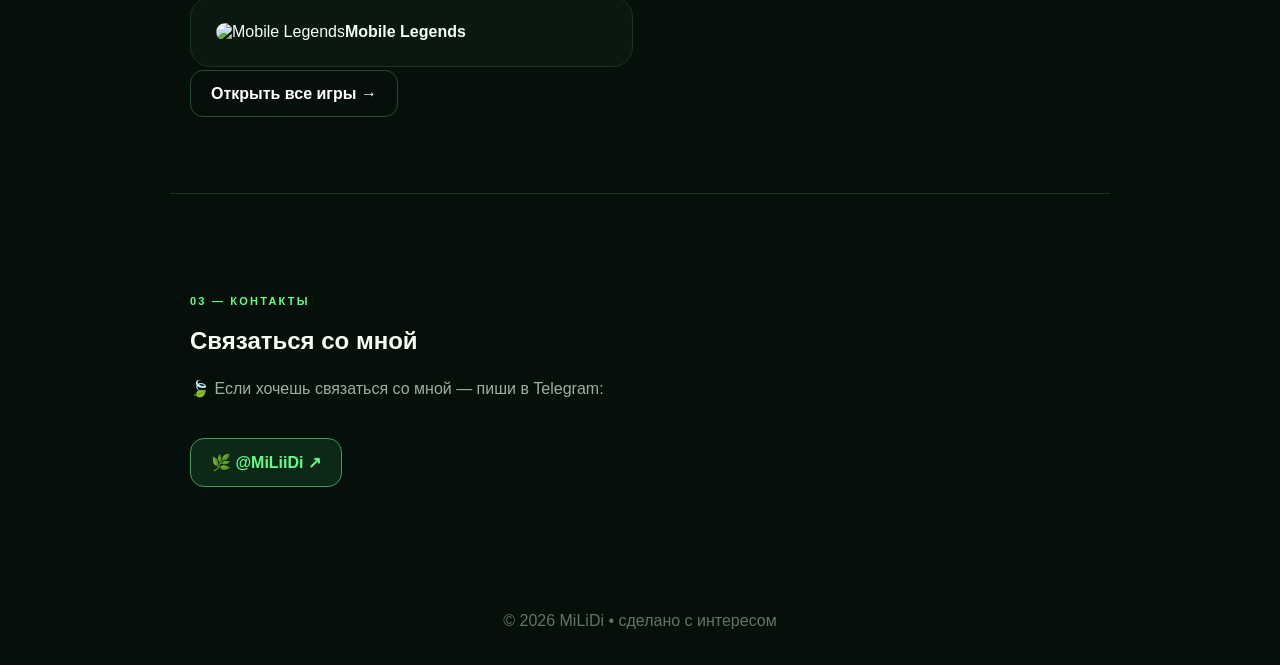
==== commit 8bb0504b: "Add MiLiDi favicon to home page" ====
--- a/index.html
+++ b/index.html
@@ -1 +1 @@
-<!doctype html><html lang="ru"><head><meta charset="UTF-8"><meta name="viewport" content="width=device-width,initial-scale=1"><meta name="theme-color" content="#07120d"><title>MiLiDi — личная страница</title><style>body{margin:0;background:#06100a;color:#f4fff7;font-family:-apple-system,BlinkMacSystemFont,"Segoe UI",sans-serif}a{color:#5dff8a;text-decoration:none}.topbar{padding:24px 5%;display:flex;justify-content:space-between;border-bottom:1px solid #193522}.brand{font-size:21px;font-weight:800;color:#fff}.brand span,h1 span{color:#5dff8a}nav{display:flex;gap:20px}nav a{color:#9bb0a1;font-size:13px}.hero{text-align:center;padding:100px 20px}.avatar{margin:auto auto 25px;width:90px;height:90px;border:1px solid #5dff8a;border-radius:50%;display:grid;place-items:center;color:#5dff8a;font-size:35px;font-weight:800;overflow:hidden;background:#0b1810}.avatar img{width:100%;height:100%;object-fit:cover;display:block}.eyebrow,.section-label{color:#5dff8a;font-size:11px;font-weight:800;letter-spacing:.2em}h1{font-size:clamp(48px,8vw,88px);margin:15px 0}.lead,.section-text,.bio p,.grid p{color:#9bb0a1;line-height:1.8}.hero-actions{display:flex;justify-content:center;gap:12px;margin-top:30px}.button{padding:14px 20px;border-radius:13px;font-weight:700}.primary{background:#5dff8a;color:#031008}.secondary{border:1px solid #294a35;color:#fff}.content-section{max-width:900px;margin:auto;padding:90px 20px;border-top:1px solid #193522}.bio,.grid article{padding:25px;border:1px solid #193522;border-radius:20px;background:#0b1810}.grid{display:grid;grid-template-columns:1fr 1fr;gap:14px}.minecraft-mini-icon,.brawl-mini-icon,.genshin-mini-icon,.cs2-mini-icon,.ml-mini-icon{width:42px;height:42px;object-fit:contain;flex:0 0 42px;border-radius:10px}.telegram-link{display:inline-flex;margin-top:18px;padding:14px 20px;border:1px solid #3b9b58;border-radius:14px;background:#0d2816;color:#5dff8a!important;font-weight:800}.telegram-link:link,.telegram-link:visited,.telegram-link:hover,.telegram-link:active{color:#5dff8a!important;text-decoration:none!important}footer{text-align:center;padding:35px;color:#607567}@media(max-width:600px){nav{gap:10px}nav a{font-size:10px}.hero{padding:70px 20px}.hero-actions{flex-direction:column}.grid{grid-template-columns:1fr}}</style><link rel="stylesheet" href="enhancements.css"></head><body><header class="topbar"><a class="brand" href="#top">MiLiDi</a><nav><a href="#about">Обо мне</a><a href="#games">Игры</a><a href="#contacts">Контакты</a></nav></header><main id="top"><section class="hero"><div class="avatar"><img src="https://i.pinimg.com/736x/9b/16/6c/9b166c69b6d6e6e4cc58fe4ce2759a59.jpg" alt="MiLiDi"></div><p class="eyebrow">ЛИЧНАЯ СТРАНИЦА</p><h1>Привет, я <span>MiLiDi</span></h1><p class="lead">Кому интересно — чекните, какой хуйнёй я занимаюсь. Всё, что дальше вы прочитаете, — это нейробред.</p><div class="hero-actions"><a class="button primary" href="#about">Узнать обо мне ↓</a><a class="button secondary" href="games.html">Мои игры</a></div></section><section id="about" class="content-section"><p class="section-label">01 — ОБО МНЕ</p><h2>Немного моей истории</h2><div class="bio"><p>Я люблю разбираться в самых разных вещах — от технических задач и оборудования до музыки и создания сайтов.</p><p>Одно из моих увлечений — <strong>гитара</strong>. Мне интересно играть, подбирать звучание и экспериментировать с инструментом. У меня есть полностью зелёная гитара.</p><p>Мне также близки <strong>татарский язык и татарская музыка</strong>. Я разбираю тексты песен, перевожу их и стараюсь лучше понимать значение слов и выражений.</p><p>Сейчас я развиваю этот сайт <strong>MiLiDi</strong> и постепенно превращаю идеи в настоящий проект.</p></div></section><section id="games" class="content-section"><p class="section-label">02 — МОИ ИГРЫ</p><h2>Во что я играю</h2><div class="grid"><article><img class="minecraft-mini-icon" src="https://www.minecraft.net/content/dam/minecraftnet/games/minecraft/logos/Homepage_Gameplay-Trailer_MC-OV-logo_300x300.png" alt="Minecraft"><strong>Minecraft</strong></article><article><img class="brawl-mini-icon" src="https://encrypted-tbn0.gstatic.com/images?q=tbn:ANd9GcSq887wkx8_5BxHL4u7FX_t4NhK_uqDolKlvA220n3JnQ&s=10" alt="Brawl Stars"><strong>Brawl Stars</strong></article><article><img class="genshin-mini-icon" src="https://encrypted-tbn0.gstatic.com/images?q=tbn:ANd9GcRa8fHmcHxlOcS_dt_euIf9r-t_BaZZIvjjGcV4KjKisQ&s=10" alt="Genshin Impact"><strong>Genshin Impact</strong></article><article><img class="cs2-mini-icon" src="https://encrypted-tbn0.gstatic.com/images?q=tbn:ANd9GcS-3mgsGFMh8x457UYywkEG_wQ7JRHuBrmoWe4yNlk5VQ&s" alt="Counter-Strike 2"><strong>Counter-Strike 2</strong></article><article><img class="ml-mini-icon" src="https://encrypted-tbn0.gstatic.com/images?q=tbn:ANd9GcRWUYR3SokCo5Q_6RhUhIKFiILPiNxOrykZRoQMBAwnTw&s=10" alt="Mobile Legends"><strong>Mobile Legends</strong></article></div><br><a class="button secondary" href="games.html">Открыть все игры →</a></section><section id="contacts" class="content-section"><p class="section-label">03 — КОНТАКТЫ</p><h2>Связаться со мной</h2><p class="section-text">🍃 Если хочешь связаться со мной — пиши в Telegram:</p><a class="telegram-link" href="https://t.me/MiLiiDi">🌿 @MiLiiDi ↗</a></section></main><footer>© 2026 MiLiDi • сделано с интересом</footer><script src="enhancements.js"></script></body></html>+<!doctype html><html lang="ru"><head><meta charset="UTF-8"><meta name="viewport" content="width=device-width,initial-scale=1"><meta name="theme-color" content="#07120d"><link rel="icon" href="favicon.svg" type="image/svg+xml"><title>MiLiDi — личная страница</title><style>body{margin:0;background:#06100a;color:#f4fff7;font-family:-apple-system,BlinkMacSystemFont,"Segoe UI",sans-serif}a{color:#5dff8a;text-decoration:none}.topbar{padding:24px 5%;display:flex;justify-content:space-between;border-bottom:1px solid #193522}.brand{font-size:21px;font-weight:800;color:#fff}.brand span,h1 span{color:#5dff8a}nav{display:flex;gap:20px}nav a{color:#9bb0a1;font-size:13px}.hero{text-align:center;padding:100px 20px}.avatar{margin:auto auto 25px;width:90px;height:90px;border:1px solid #5dff8a;border-radius:50%;display:grid;place-items:center;color:#5dff8a;font-size:35px;font-weight:800;overflow:hidden;background:#0b1810}.avatar img{width:100%;height:100%;object-fit:cover;display:block}.eyebrow,.section-label{color:#5dff8a;font-size:11px;font-weight:800;letter-spacing:.2em}h1{font-size:clamp(48px,8vw,88px);margin:15px 0}.lead,.section-text,.bio p,.grid p{color:#9bb0a1;line-height:1.8}.hero-actions{display:flex;justify-content:center;gap:12px;margin-top:30px}.button{padding:14px 20px;border-radius:13px;font-weight:700}.primary{background:#5dff8a;color:#031008}.secondary{border:1px solid #294a35;color:#fff}.content-section{max-width:900px;margin:auto;padding:90px 20px;border-top:1px solid #193522}.bio,.grid article{padding:25px;border:1px solid #193522;border-radius:20px;background:#0b1810}.grid{display:grid;grid-template-columns:1fr 1fr;gap:14px}.minecraft-mini-icon,.brawl-mini-icon,.genshin-mini-icon,.cs2-mini-icon,.ml-mini-icon{width:42px;height:42px;object-fit:contain;flex:0 0 42px;border-radius:10px}.telegram-link{display:inline-flex;margin-top:18px;padding:14px 20px;border:1px solid #3b9b58;border-radius:14px;background:#0d2816;color:#5dff8a!important;font-weight:800}.telegram-link:link,.telegram-link:visited,.telegram-link:hover,.telegram-link:active{color:#5dff8a!important;text-decoration:none!important}footer{text-align:center;padding:35px;color:#607567}@media(max-width:600px){nav{gap:10px}nav a{font-size:10px}.hero{padding:70px 20px}.hero-actions{flex-direction:column}.grid{grid-template-columns:1fr}}</style><link rel="stylesheet" href="enhancements.css"></head><body><header class="topbar"><a class="brand" href="#top">MiLiDi</a><nav><a href="#about">Обо мне</a><a href="#games">Игры</a><a href="#contacts">Контакты</a></nav></header><main id="top"><section class="hero"><div class="avatar"><img src="https://i.pinimg.com/736x/9b/16/6c/9b166c69b6d6e6e4cc58fe4ce2759a59.jpg" alt="MiLiDi"></div><p class="eyebrow">ЛИЧНАЯ СТРАНИЦА</p><h1>Привет, я <span>MiLiDi</span></h1><p class="lead">Кому интересно — чекните, какой хуйнёй я занимаюсь. Всё, что дальше вы прочитаете, — это нейробред.</p><div class="hero-actions"><a class="button primary" href="#about">Узнать обо мне ↓</a><a class="button secondary" href="games.html">Мои игры</a></div></section><section id="about" class="content-section"><p class="section-label">01 — ОБО МНЕ</p><h2>Немного моей истории</h2><div class="bio"><p>Я люблю разбираться в самых разных вещах — от технических задач и оборудования до музыки и создания сайтов.</p><p>Одно из моих увлечений — <strong>гитара</strong>. Мне интересно играть, подбирать звучание и экспериментировать с инструментом. У меня есть полностью зелёная гитара.</p><p>Мне также близки <strong>татарский язык и татарская музыка</strong>. Я разбираю тексты песен, перевожу их и стараюсь лучше понимать значение слов и выражений.</p><p>Сейчас я развиваю этот сайт <strong>MiLiDi</strong> и постепенно превращаю идеи в настоящий проект.</p></div></section><section id="games" class="content-section"><p class="section-label">02 — МОИ ИГРЫ</p><h2>Во что я играю</h2><div class="grid"><article><img class="minecraft-mini-icon" src="https://www.minecraft.net/content/dam/minecraftnet/games/minecraft/logos/Homepage_Gameplay-Trailer_MC-OV-logo_300x300.png" alt="Minecraft"><strong>Minecraft</strong></article><article><img class="brawl-mini-icon" src="https://encrypted-tbn0.gstatic.com/images?q=tbn:ANd9GcSq887wkx8_5BxHL4u7FX_t4NhK_uqDolKlvA220n3JnQ&s=10" alt="Brawl Stars"><strong>Brawl Stars</strong></article><article><img class="genshin-mini-icon" src="https://encrypted-tbn0.gstatic.com/images?q=tbn:ANd9GcRa8fHmcHxlOcS_dt_euIf9r-t_BaZZIvjjGcV4KjKisQ&s=10" alt="Genshin Impact"><strong>Genshin Impact</strong></article><article><img class="cs2-mini-icon" src="https://encrypted-tbn0.gstatic.com/images?q=tbn:ANd9GcS-3mgsGFMh8x457UYywkEG_wQ7JRHuBrmoWe4yNlk5VQ&s" alt="Counter-Strike 2"><strong>Counter-Strike 2</strong></article><article><img class="ml-mini-icon" src="https://encrypted-tbn0.gstatic.com/images?q=tbn:ANd9GcRWUYR3SokCo5Q_6RhUhIKFiILPiNxOrykZRoQMBAwnTw&s=10" alt="Mobile Legends"><strong>Mobile Legends</strong></article></div><br><a class="button secondary" href="games.html">Открыть все игры →</a></section><section id="contacts" class="content-section"><p class="section-label">03 — КОНТАКТЫ</p><h2>Связаться со мной</h2><p class="section-text">🍃 Если хочешь связаться со мной — пиши в Telegram:</p><a class="telegram-link" href="https://t.me/MiLiiDi">🌿 @MiLiiDi ↗</a></section></main><footer>© 2026 MiLiDi • сделано с интересом</footer><script src="enhancements.js"></script></body></html>
--- a/enhancements.css
+++ b/enhancements.css
@@ -2,12 +2,13 @@
 html,html *{cursor:none!important}body,body *{cursor:none!important}html{background:#06100a!important;min-height:100%;background-color:#06100a!important}body{background:#06100a!important;background-color:#06100a!important;color:#f4fff7;min-height:100vh;margin:0}a,button,input,textarea,select,[role="button"],[onclick]{cursor:none!important}
 body::before{content:"";position:fixed;inset:-18%;z-index:0;pointer-events:none;background:radial-gradient(circle at 18% 28%,rgba(93,255,138,.11),transparent 20%),radial-gradient(circle at 82% 68%,rgba(25,217,107,.09),transparent 23%),radial-gradient(circle at 52% 48%,rgba(70,160,100,.06),transparent 18%);animation:miAmbient 14s ease-in-out infinite alternate}.topbar,main,footer{position:relative;z-index:2}.mi-cursor-dot{position:fixed;left:0;top:0;pointer-events:none;border-radius:50%;z-index:2147483647;opacity:0;transform:translate(-50%,-50%);width:7px;height:7px;background:#5dff8a;box-shadow:0 0 12px #5dff8a,0 0 28px rgba(93,255,138,.5);transition:opacity .2s}.mi-cursor-ring{display:none!important}.mi-trail{position:fixed;width:5px;height:5px;border-radius:50%;pointer-events:none;z-index:2147483646;background:#5dff8a;box-shadow:0 0 10px rgba(93,255,138,.65);animation:miTrail .55s ease-out forwards}
 .game-card,.game-mini-grid a,.grid article,.bio,.info-box,.button,.telegram-link{will-change:transform}.game-card,.game-mini-grid a,.grid article{transition:transform .32s cubic-bezier(.2,.8,.2,1),border-color .25s,background .25s,box-shadow .32s}.game-card:hover,.game-mini-grid a:hover,.grid article:hover{transform:translateY(-8px) scale(1.012);box-shadow:0 18px 50px rgba(0,0,0,.24),0 0 28px rgba(93,255,138,.07)}.game-card::after,.game-mini-grid a::after,.grid article::after{content:"";position:absolute;left:12%;right:12%;bottom:-15px;height:22px;border-radius:50%;background:rgba(93,255,138,.22);filter:blur(16px);opacity:0;transition:opacity .35s,transform .35s;transform:scaleX(.6)}.game-card:hover::after,.game-mini-grid a:hover::after,.grid article:hover::after{opacity:.85;transform:scaleX(1)}.game-card .game-icon,.minecraft-mini-icon{transition:transform .35s cubic-bezier(.2,.8,.2,1),filter .35s}.game-card:hover .game-icon{transform:scale(1.1) rotate(-4deg);filter:drop-shadow(0 0 12px rgba(93,255,138,.3))}.game-card:active,.game-mini-grid a:active,.grid article:active,.button:active{transform:scale(.98)}nav a{transition:color .25s,transform .25s}nav a:hover{transform:translateY(-2px)}.brand{transition:transform .25s,text-shadow .25s}.brand:hover{transform:translateY(-2px);text-shadow:0 0 18px rgba(93,255,138,.45)}.bio{transform-style:preserve-3d;transition:transform .18s ease-out,box-shadow .3s}.bio:hover{box-shadow:0 22px 55px rgba(0,0,0,.3),0 0 35px rgba(93,255,138,.08)}.mi-bg-particle{position:fixed;width:3px;height:3px;border-radius:50%;background:#5dff8a;box-shadow:0 0 10px rgba(93,255,138,.7);pointer-events:none;z-index:1;opacity:0;animation:miFloat linear infinite}.brand span{display:inline-block;transition:transform .35s,text-shadow .35s}.brand:hover span{transform:translateY(-3px) scale(1.25);text-shadow:0 0 16px #5dff8a}
+/* MiLiDi title entrance: 1.3s */
+.hero h1{animation:miTitleIn 1.3s cubic-bezier(.16,1,.3,1) both}.hero h1 span{display:inline-block;animation:miTitleGlow 1.3s ease-out .05s both}.hero h1:hover span{animation:miTitleHover .6s cubic-bezier(.2,.8,.2,1) both}@keyframes miTitleIn{0%{opacity:0;transform:translateY(24px) scale(.92);filter:blur(8px);letter-spacing:.08em}55%{opacity:1;transform:translateY(-3px) scale(1.015);filter:blur(0);letter-spacing:-.02em}100%{opacity:1;transform:translateY(0) scale(1);filter:blur(0);letter-spacing:normal}}@keyframes miTitleGlow{0%{color:#f4fff7;text-shadow:0 0 0 rgba(93,255,138,0);filter:brightness(.7)}55%{color:#5dff8a;text-shadow:0 0 26px rgba(93,255,138,.8);filter:brightness(1.35)}100%{color:#5dff8a;text-shadow:0 0 0 rgba(93,255,138,0);filter:brightness(1)}}@keyframes miTitleHover{0%{transform:translateY(0) scale(1);text-shadow:0 0 0 rgba(93,255,138,0)}45%{transform:translateY(-5px) scale(1.045);text-shadow:0 0 22px rgba(93,255,138,.65)}100%{transform:translateY(0) scale(1);text-shadow:0 0 0 rgba(93,255,138,0)}}
 .mi-loader{position:fixed;inset:0;z-index:2147483646;background:#06100a;display:flex;align-items:center;justify-content:center;opacity:1;transition:opacity .7s ease,visibility .7s ease}.mi-loader.hide{opacity:0;visibility:hidden;pointer-events:none}.mi-loader-logo{font-size:clamp(42px,9vw,82px);font-weight:900;letter-spacing:-.06em;color:#f4fff7;text-shadow:0 0 25px rgba(93,255,138,.15)}.mi-loader-logo span{color:#5dff8a;opacity:0;display:inline-block;transform:translateY(12px) scale(.8);animation:miLoaderLetter .55s cubic-bezier(.2,.8,.2,1) forwards}.mi-loader-logo span:nth-child(1){animation-delay:.05s}.mi-loader-logo span:nth-child(2){animation-delay:.12s}.mi-loader-logo span:nth-child(3){animation-delay:.19s}.mi-loader-logo span:nth-child(4){animation-delay:.26s}.mi-loader-logo span:nth-child(5){animation-delay:.33s}.mi-loader-logo span:nth-child(6){animation-delay:.40s}.mi-loader-logo span:nth-child(7){animation-delay:.47s}.mi-loader-logo span:nth-child(8){animation-delay:.54s}
 .mi-secret-overlay{position:fixed;inset:0;z-index:2147483645;display:grid;place-items:center;background:rgba(2,10,5,.92);opacity:1;transition:opacity .6s;pointer-events:none}.mi-secret-overlay>div{font-size:clamp(28px,7vw,70px);font-weight:900;letter-spacing:.08em;color:#5dff8a;text-shadow:0 0 35px rgba(93,255,138,.75);animation:miSecretPulse 1s ease-in-out infinite}.mi-secret-overlay.hide{opacity:0}.mi-secret .mi-bg-particle{animation-duration:2s!important}
-/* page transitions */
-.mi-page-transition{position:fixed;inset:0;z-index:2147483644;background:#06100a;display:flex;align-items:center;justify-content:center;pointer-events:none;opacity:0;visibility:hidden;transition:opacity .45s ease,visibility .45s ease}.mi-page-transition.show{opacity:1;visibility:visible}.mi-page-transition::after{content:"MiLiDi.";font-size:clamp(36px,8vw,70px);font-weight:900;color:#5dff8a;text-shadow:0 0 28px rgba(93,255,138,.45);transform:scale(.85);transition:transform .5s ease}.mi-page-transition.show::after{transform:scale(1)}body.mi-leaving{overflow:hidden}
+.mi-page-transition{position:fixed;inset:0;z-index:2147483644;background:#06100a;display:flex;align-items:center;justify-content:center;pointer-events:none;opacity:0;visibility:hidden;transition:opacity .45s ease,visibility .45s ease}.mi-page-transition.show{opacity:1;visibility:visible}.mi-page-transition::after{content:"MiLiDi";font-size:clamp(36px,8vw,70px);font-weight:900;color:#5dff8a;text-shadow:0 0 28px rgba(93,255,138,.45);transform:scale(.85);transition:transform .5s ease}.mi-page-transition.show::after{transform:scale(1)}body.mi-leaving{overflow:hidden}
 @keyframes miAmbient{0%{transform:translate3d(-2%,-1%,0) scale(1)}50%{transform:translate3d(2%,2%,0) scale(1.06)}100%{transform:translate3d(-1%,3%,0) scale(1.02)}}@keyframes miTrail{from{opacity:.7;transform:scale(1)}to{opacity:0;transform:scale(.15)}}@keyframes miFloat{0%{transform:translate3d(0,15vh,0) scale(.5);opacity:0}15%{opacity:.45}50%{transform:translate3d(var(--mx),-45vh,0) scale(1);opacity:.25}100%{transform:translate3d(calc(var(--mx)*-1),-110vh,0) scale(.2);opacity:0}}@keyframes miLoaderLetter{to{opacity:1;transform:translateY(0) scale(1)}}@keyframes miSecretPulse{0%,100%{transform:scale(1);opacity:.8}50%{transform:scale(1.05);opacity:1}}
 @media (max-width:700px){body{overflow-x:hidden}.topbar{padding:12px 16px!important;min-height:52px!important}.brand{font-size:22px!important}.topbar nav{gap:14px!important;font-size:13px!important}.hero{padding:70px 18px 45px!important;min-height:auto!important}.hero h1{font-size:clamp(42px,15vw,64px)!important;line-height:.95!important}.hero p{font-size:15px!important;line-height:1.55!important}.grid,.game-grid,.game-mini-grid{grid-template-columns:1fr!important;gap:14px!important}.game-card,.game-mini-grid a,.grid article,.bio,.info-box{width:100%!important;box-sizing:border-box!important}.game-card{padding:18px!important;min-height:0!important}.game-card:hover,.game-mini-grid a:hover,.grid article:hover{transform:translateY(-3px)!important}.game-card::after,.game-mini-grid a::after,.grid article::after{display:none!important}main{padding-left:16px!important;padding-right:16px!important}.mi-bg-particle{width:2px;height:2px;animation-duration:16s!important;opacity:.6}.mi-loader-logo{font-size:48px}.mi-loader{transition-duration:.5s}.mi-secret-overlay>div{font-size:32px;text-align:center}.bio{margin-top:12px}.button,.telegram-link{min-height:46px;display:flex;align-items:center;justify-content:center}.footer{padding:24px 16px!important}}
 @media (max-width:420px){.topbar nav{gap:9px!important;font-size:12px!important}.hero{padding-top:55px!important}.hero h1{font-size:43px!important}.game-card{padding:16px!important}.mi-loader-logo{font-size:42px}}
 @media(pointer:coarse){html,html *,body,body *{cursor:auto!important}.mi-cursor-dot,.mi-cursor-ring,.mi-trail{display:none}}
-@media(prefers-reduced-motion:reduce){.mi-cursor-dot,.mi-cursor-ring,.mi-trail,.mi-bg-particle{display:none}.bio{transition:none!important}body::before{animation:none!important}.game-card,.game-mini-grid a,.grid article{transition:none!important}}
+@media(prefers-reduced-motion:reduce){.mi-cursor-dot,.mi-cursor-ring,.mi-trail,.mi-bg-particle{display:none}.bio{transition:none!important}body::before{animation:none!important}.game-card,.game-mini-grid a,.grid article{transition:none!important}.hero h1,.hero h1 span{animation:none!important}}
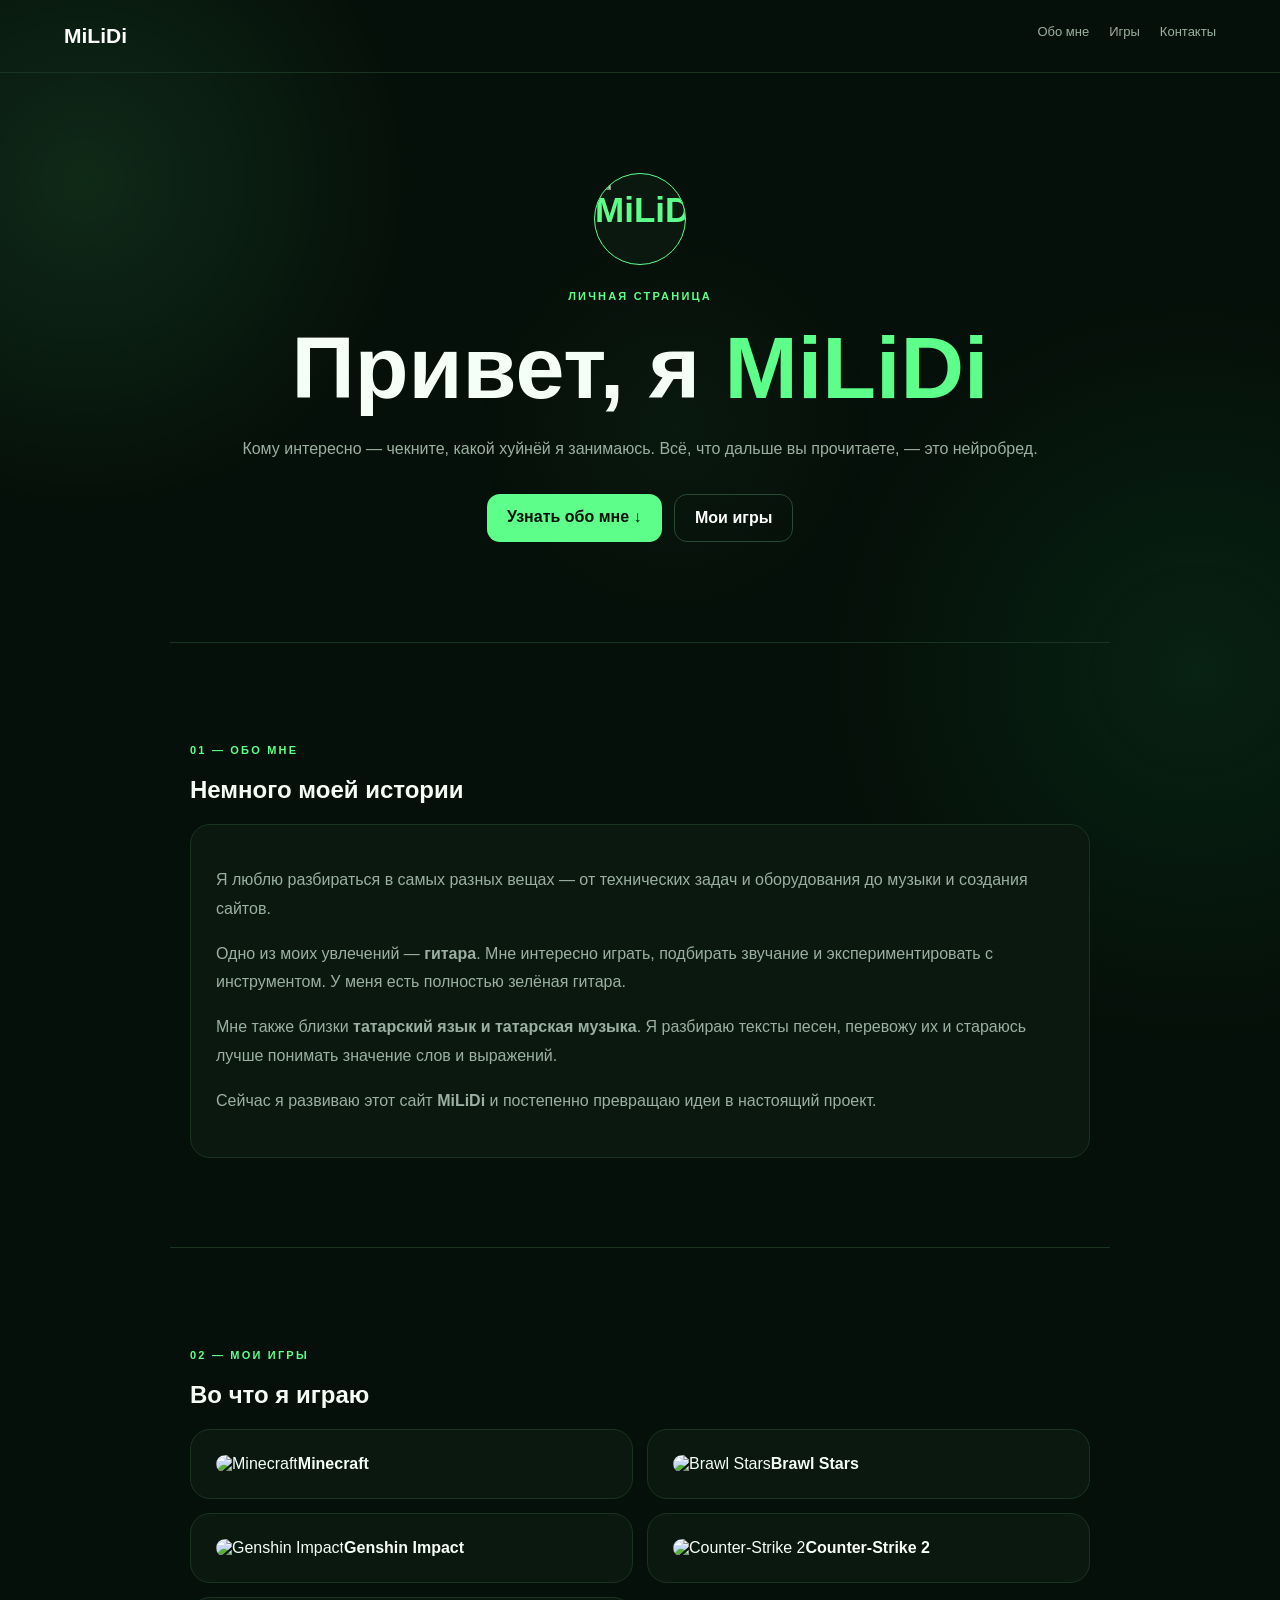
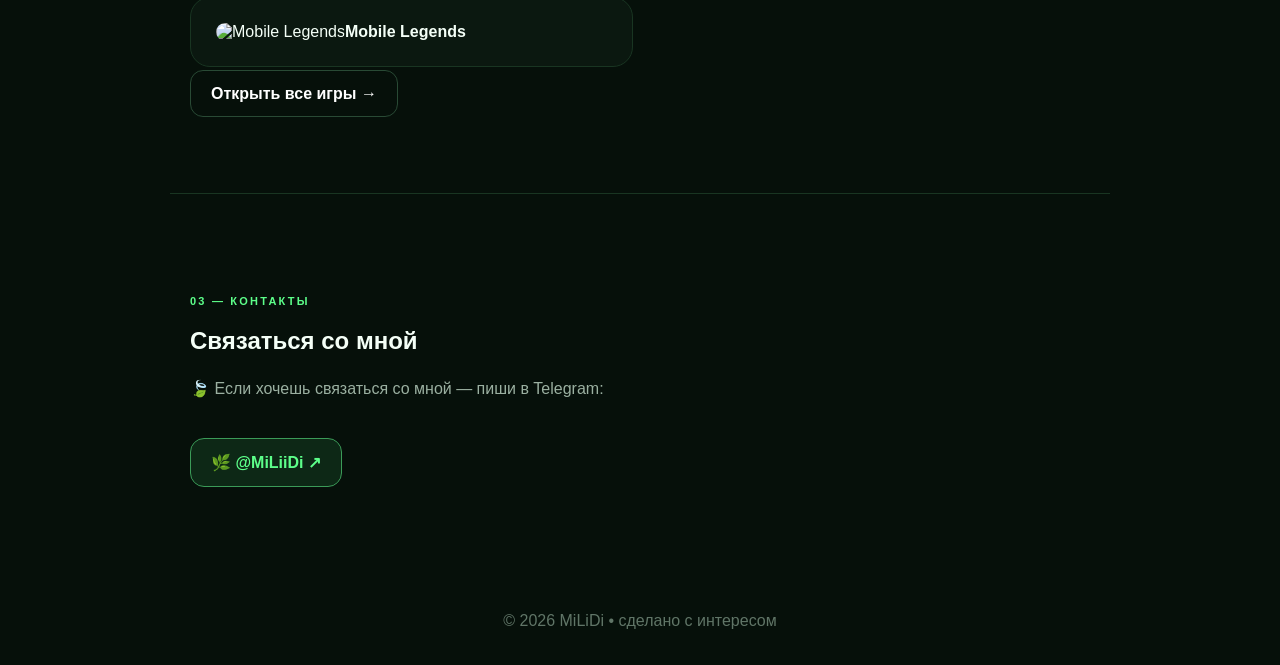
==== commit 7abd1bb0: "Add new intro splash on site entry" ====
--- a/index.html
+++ b/index.html
@@ -1 +1 @@
-<!doctype html><html lang="ru"><head><meta charset="UTF-8"><meta name="viewport" content="width=device-width,initial-scale=1"><meta name="theme-color" content="#07120d"><link rel="icon" href="favicon.svg" type="image/svg+xml"><title>MiLiDi — личная страница</title><style>body{margin:0;background:#06100a;color:#f4fff7;font-family:-apple-system,BlinkMacSystemFont,"Segoe UI",sans-serif}a{color:#5dff8a;text-decoration:none}.topbar{padding:24px 5%;display:flex;justify-content:space-between;border-bottom:1px solid #193522}.brand{font-size:21px;font-weight:800;color:#fff}.brand span,h1 span{color:#5dff8a}nav{display:flex;gap:20px}nav a{color:#9bb0a1;font-size:13px}.hero{text-align:center;padding:100px 20px}.avatar{margin:auto auto 25px;width:90px;height:90px;border:1px solid #5dff8a;border-radius:50%;display:grid;place-items:center;color:#5dff8a;font-size:35px;font-weight:800;overflow:hidden;background:#0b1810}.avatar img{width:100%;height:100%;object-fit:cover;display:block}.eyebrow,.section-label{color:#5dff8a;font-size:11px;font-weight:800;letter-spacing:.2em}h1{font-size:clamp(48px,8vw,88px);margin:15px 0}.lead,.section-text,.bio p,.grid p{color:#9bb0a1;line-height:1.8}.hero-actions{display:flex;justify-content:center;gap:12px;margin-top:30px}.button{padding:14px 20px;border-radius:13px;font-weight:700}.primary{background:#5dff8a;color:#031008}.secondary{border:1px solid #294a35;color:#fff}.content-section{max-width:900px;margin:auto;padding:90px 20px;border-top:1px solid #193522}.bio,.grid article{padding:25px;border:1px solid #193522;border-radius:20px;background:#0b1810}.grid{display:grid;grid-template-columns:1fr 1fr;gap:14px}.minecraft-mini-icon,.brawl-mini-icon,.genshin-mini-icon,.cs2-mini-icon,.ml-mini-icon{width:42px;height:42px;object-fit:contain;flex:0 0 42px;border-radius:10px}.telegram-link{display:inline-flex;margin-top:18px;padding:14px 20px;border:1px solid #3b9b58;border-radius:14px;background:#0d2816;color:#5dff8a!important;font-weight:800}.telegram-link:link,.telegram-link:visited,.telegram-link:hover,.telegram-link:active{color:#5dff8a!important;text-decoration:none!important}footer{text-align:center;padding:35px;color:#607567}@media(max-width:600px){nav{gap:10px}nav a{font-size:10px}.hero{padding:70px 20px}.hero-actions{flex-direction:column}.grid{grid-template-columns:1fr}}</style><link rel="stylesheet" href="enhancements.css"></head><body><header class="topbar"><a class="brand" href="#top">MiLiDi</a><nav><a href="#about">Обо мне</a><a href="#games">Игры</a><a href="#contacts">Контакты</a></nav></header><main id="top"><section class="hero"><div class="avatar"><img src="https://i.pinimg.com/736x/9b/16/6c/9b166c69b6d6e6e4cc58fe4ce2759a59.jpg" alt="MiLiDi"></div><p class="eyebrow">ЛИЧНАЯ СТРАНИЦА</p><h1>Привет, я <span>MiLiDi</span></h1><p class="lead">Кому интересно — чекните, какой хуйнёй я занимаюсь. Всё, что дальше вы прочитаете, — это нейробред.</p><div class="hero-actions"><a class="button primary" href="#about">Узнать обо мне ↓</a><a class="button secondary" href="games.html">Мои игры</a></div></section><section id="about" class="content-section"><p class="section-label">01 — ОБО МНЕ</p><h2>Немного моей истории</h2><div class="bio"><p>Я люблю разбираться в самых разных вещах — от технических задач и оборудования до музыки и создания сайтов.</p><p>Одно из моих увлечений — <strong>гитара</strong>. Мне интересно играть, подбирать звучание и экспериментировать с инструментом. У меня есть полностью зелёная гитара.</p><p>Мне также близки <strong>татарский язык и татарская музыка</strong>. Я разбираю тексты песен, перевожу их и стараюсь лучше понимать значение слов и выражений.</p><p>Сейчас я развиваю этот сайт <strong>MiLiDi</strong> и постепенно превращаю идеи в настоящий проект.</p></div></section><section id="games" class="content-section"><p class="section-label">02 — МОИ ИГРЫ</p><h2>Во что я играю</h2><div class="grid"><article><img class="minecraft-mini-icon" src="https://www.minecraft.net/content/dam/minecraftnet/games/minecraft/logos/Homepage_Gameplay-Trailer_MC-OV-logo_300x300.png" alt="Minecraft"><strong>Minecraft</strong></article><article><img class="brawl-mini-icon" src="https://encrypted-tbn0.gstatic.com/images?q=tbn:ANd9GcSq887wkx8_5BxHL4u7FX_t4NhK_uqDolKlvA220n3JnQ&s=10" alt="Brawl Stars"><strong>Brawl Stars</strong></article><article><img class="genshin-mini-icon" src="https://encrypted-tbn0.gstatic.com/images?q=tbn:ANd9GcRa8fHmcHxlOcS_dt_euIf9r-t_BaZZIvjjGcV4KjKisQ&s=10" alt="Genshin Impact"><strong>Genshin Impact</strong></article><article><img class="cs2-mini-icon" src="https://encrypted-tbn0.gstatic.com/images?q=tbn:ANd9GcS-3mgsGFMh8x457UYywkEG_wQ7JRHuBrmoWe4yNlk5VQ&s" alt="Counter-Strike 2"><strong>Counter-Strike 2</strong></article><article><img class="ml-mini-icon" src="https://encrypted-tbn0.gstatic.com/images?q=tbn:ANd9GcRWUYR3SokCo5Q_6RhUhIKFiILPiNxOrykZRoQMBAwnTw&s=10" alt="Mobile Legends"><strong>Mobile Legends</strong></article></div><br><a class="button secondary" href="games.html">Открыть все игры →</a></section><section id="contacts" class="content-section"><p class="section-label">03 — КОНТАКТЫ</p><h2>Связаться со мной</h2><p class="section-text">🍃 Если хочешь связаться со мной — пиши в Telegram:</p><a class="telegram-link" href="https://t.me/MiLiiDi">🌿 @MiLiiDi ↗</a></section></main><footer>© 2026 MiLiDi • сделано с интересом</footer><script src="enhancements.js"></script></body></html>+<!doctype html><html lang="ru"><head><meta charset="UTF-8"><meta name="viewport" content="width=device-width,initial-scale=1"><meta name="theme-color" content="#07120d"><link rel="icon" href="favicon.svg" type="image/svg+xml"><title>MiLiDi — личная страница</title><style>body{margin:0;background:#06100a;color:#f4fff7;font-family:-apple-system,BlinkMacSystemFont,"Segoe UI",sans-serif}a{color:#5dff8a;text-decoration:none}.topbar{padding:24px 5%;display:flex;justify-content:space-between;border-bottom:1px solid #193522}.brand{font-size:21px;font-weight:800;color:#fff}.brand span,h1 span{color:#5dff8a}nav{display:flex;gap:20px}nav a{color:#9bb0a1;font-size:13px}.hero{text-align:center;padding:100px 20px}.avatar{margin:auto auto 25px;width:90px;height:90px;border:1px solid #5dff8a;border-radius:50%;display:grid;place-items:center;color:#5dff8a;font-size:35px;font-weight:800;overflow:hidden;background:#0b1810}.avatar img{width:100%;height:100%;object-fit:cover;display:block}.eyebrow,.section-label{color:#5dff8a;font-size:11px;font-weight:800;letter-spacing:.2em}h1{font-size:clamp(48px,8vw,88px);margin:15px 0}.lead,.section-text,.bio p,.grid p{color:#9bb0a1;line-height:1.8}.hero-actions{display:flex;justify-content:center;gap:12px;margin-top:30px}.button{padding:14px 20px;border-radius:13px;font-weight:700}.primary{background:#5dff8a;color:#031008}.secondary{border:1px solid #294a35;color:#fff}.content-section{max-width:900px;margin:auto;padding:90px 20px;border-top:1px solid #193522}.bio,.grid article{padding:25px;border:1px solid #193522;border-radius:20px;background:#0b1810}.grid{display:grid;grid-template-columns:1fr 1fr;gap:14px}.minecraft-mini-icon,.brawl-mini-icon,.genshin-mini-icon,.cs2-mini-icon,.ml-mini-icon{width:42px;height:42px;object-fit:contain;flex:0 0 42px;border-radius:10px}.telegram-link{display:inline-flex;margin-top:18px;padding:14px 20px;border:1px solid #3b9b58;border-radius:14px;background:#0d2816;color:#5dff8a!important;font-weight:800}.telegram-link:link,.telegram-link:visited,.telegram-link:hover,.telegram-link:active{color:#5dff8a!important;text-decoration:none!important}footer{text-align:center;padding:35px;color:#607567}.site-intro{position:fixed;inset:0;z-index:999999;background:#020904;display:flex;align-items:center;justify-content:center;animation:introOut .7s ease 2.35s forwards;pointer-events:none}.site-intro img{width:min(78vw,430px);max-height:70vh;object-fit:contain;opacity:0;transform:scale(.86);animation:introImage 2.35s cubic-bezier(.16,.8,.24,1) forwards}.site-intro:after{content:"";position:absolute;inset:0;background:radial-gradient(circle,transparent 15%,rgba(0,0,0,.25) 60%,rgba(0,0,0,.8));pointer-events:none}@keyframes introImage{0%{opacity:0;transform:scale(.86)}18%{opacity:1}72%{opacity:1;transform:scale(1)}100%{opacity:0;transform:scale(1.04)}}@keyframes introOut{0%{opacity:1}100%{opacity:0;visibility:hidden}}@media(max-width:600px){nav{gap:10px}nav a{font-size:10px}.hero{padding:70px 20px}.hero-actions{flex-direction:column}.grid{grid-template-columns:1fr}}</style><link rel="stylesheet" href="enhancements.css"></head><body><div class="site-intro" aria-hidden="true"><img src="https://share.google/images/Lofb7OGx5ijvX1C1B" alt="MiLiDi intro"></div><header class="topbar"><a class="brand" href="#top">MiLiDi</a><nav><a href="#about">Обо мне</a><a href="#games">Игры</a><a href="#contacts">Контакты</a></nav></header><main id="top"><section class="hero"><div class="avatar"><img src="https://i.pinimg.com/736x/9b/16/6c/9b166c69b6d6e6e4cc58fe4ce2759a59.jpg" alt="MiLiDi"></div><p class="eyebrow">ЛИЧНАЯ СТРАНИЦА</p><h1>Привет, я <span>MiLiDi</span></h1><p class="lead">Кому интересно — чекните, какой хуйнёй я занимаюсь. Всё, что дальше вы прочитаете, — это нейробред.</p><div class="hero-actions"><a class="button primary" href="#about">Узнать обо мне ↓</a><a class="button secondary" href="games.html">Мои игры</a></div></section><section id="about" class="content-section"><p class="section-label">01 — ОБО МНЕ</p><h2>Немного моей истории</h2><div class="bio"><p>Я люблю разбираться в самых разных вещах — от технических задач и оборудования до музыки и создания сайтов.</p><p>Одно из моих увлечений — <strong>гитара</strong>. Мне интересно играть, подбирать звучание и экспериментировать с инструментом. У меня есть полностью зелёная гитара.</p><p>Мне также близки <strong>татарский язык и татарская музыка</strong>. Я разбираю тексты песен, перевожу их и стараюсь лучше понимать значение слов и выражений.</p><p>Сейчас я развиваю этот сайт <strong>MiLiDi</strong> и постепенно превращаю идеи в настоящий проект.</p></div></section><section id="games" class="content-section"><p class="section-label">02 — МОИ ИГРЫ</p><h2>Во что я играю</h2><div class="grid"><article><img class="minecraft-mini-icon" src="https://www.minecraft.net/content/dam/minecraftnet/games/minecraft/logos/Homepage_Gameplay-Trailer_MC-OV-logo_300x300.png" alt="Minecraft"><strong>Minecraft</strong></article><article><img class="brawl-mini-icon" src="https://encrypted-tbn0.gstatic.com/images?q=tbn:ANd9GcSq887wkx8_5BxHL4u7FX_t4NhK_uqDolKlvA220n3JnQ&s=10" alt="Brawl Stars"><strong>Brawl Stars</strong></article><article><img class="genshin-mini-icon" src="https://encrypted-tbn0.gstatic.com/images?q=tbn:ANd9GcRa8fHmcHxlOcS_dt_euIf9r-t_BaZZIvjjGcV4KjKisQ&s=10" alt="Genshin Impact"><strong>Genshin Impact</strong></article><article><img class="cs2-mini-icon" src="https://encrypted-tbn0.gstatic.com/images?q=tbn:ANd9GcS-3mgsGFMh8x457UYywkEG_wQ7JRHuBrmoWe4yNlk5VQ&s" alt="Counter-Strike 2"><strong>Counter-Strike 2</strong></article><article><img class="ml-mini-icon" src="https://encrypted-tbn0.gstatic.com/images?q=tbn:ANd9GcRWUYR3SokCo5Q_6RhUhIKFiILPiNxOrykZRoQMBAwnTw&s=10" alt="Mobile Legends"><strong>Mobile Legends</strong></article></div><br><a class="button secondary" href="games.html">Открыть все игры →</a></section><section id="contacts" class="content-section"><p class="section-label">03 — КОНТАКТЫ</p><h2>Связаться со мной</h2><p class="section-text">🍃 Если хочешь связаться со мной — пиши в Telegram:</p><a class="telegram-link" href="https://t.me/MiLiiDi">🌿 @MiLiiDi ↗</a></section></main><footer>© 2026 MiLiDi • сделано с интересом</footer><script src="enhancements.js"></script></body></html>
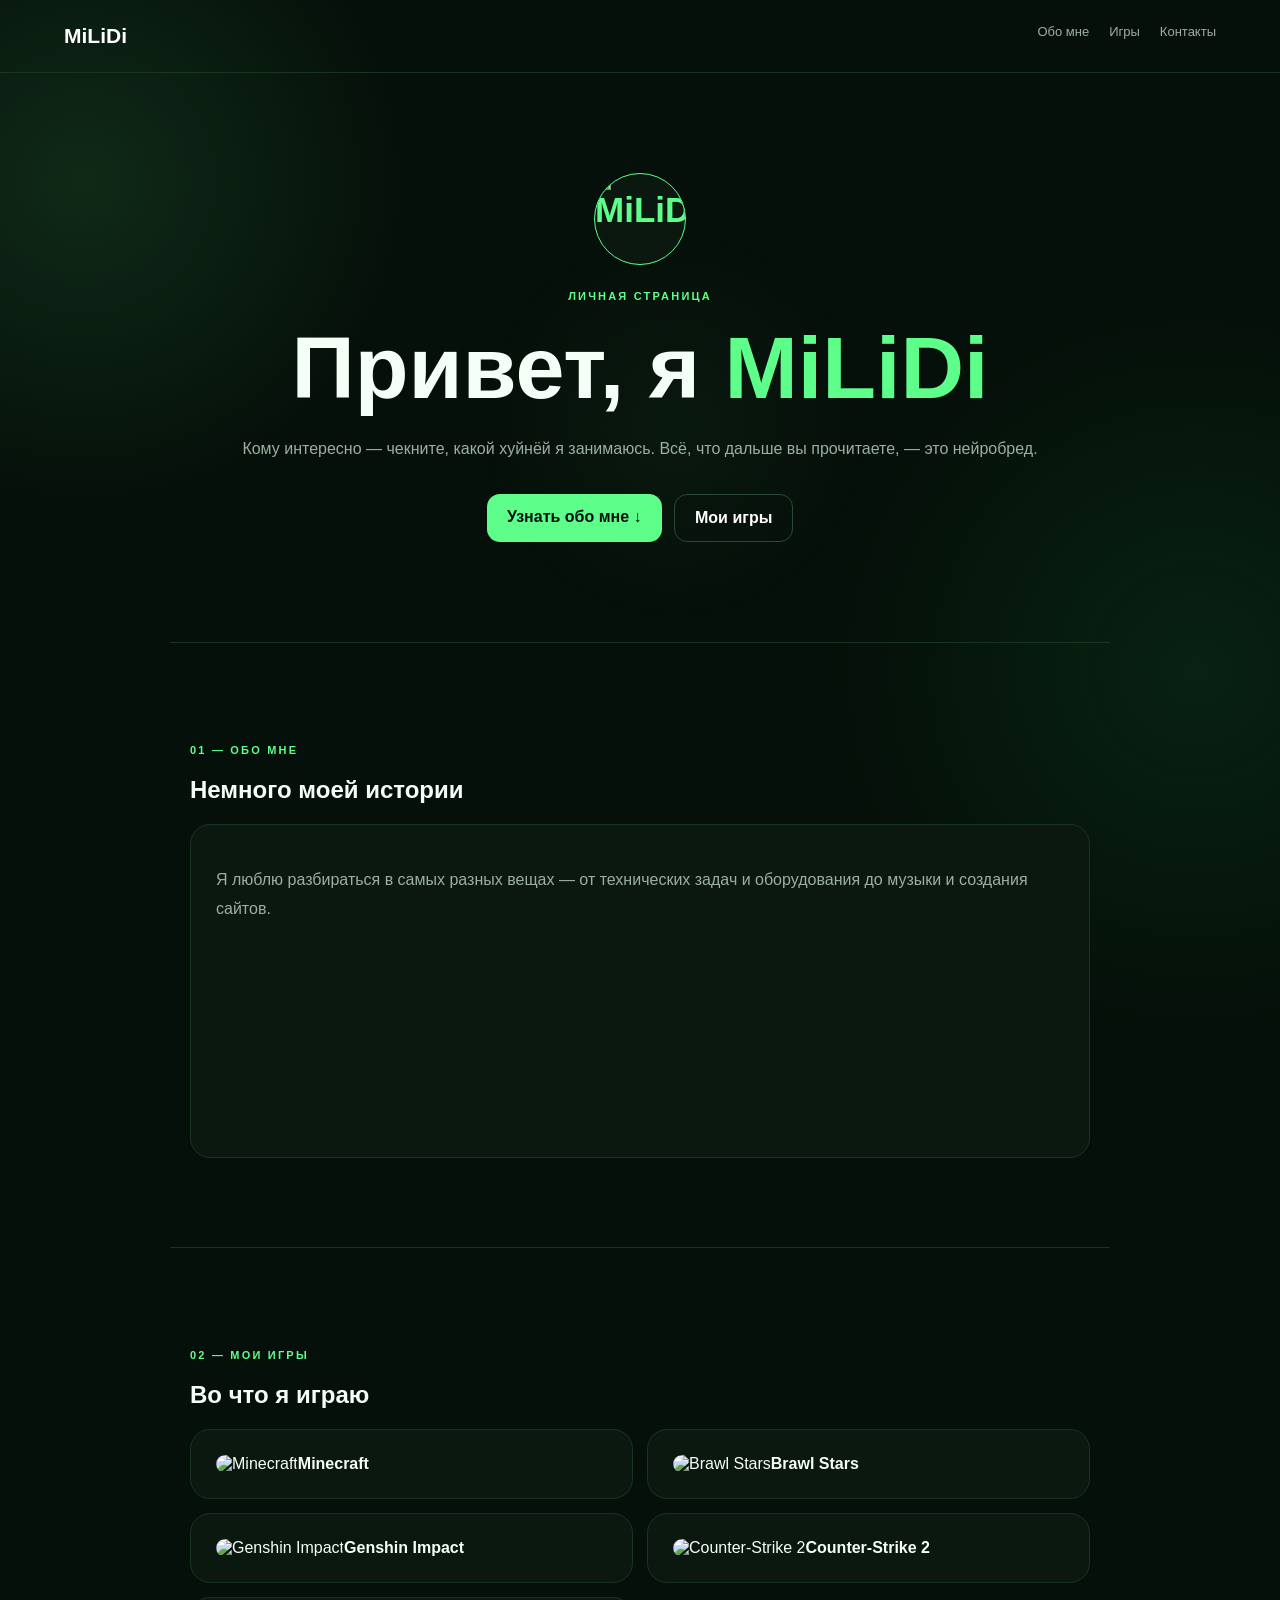
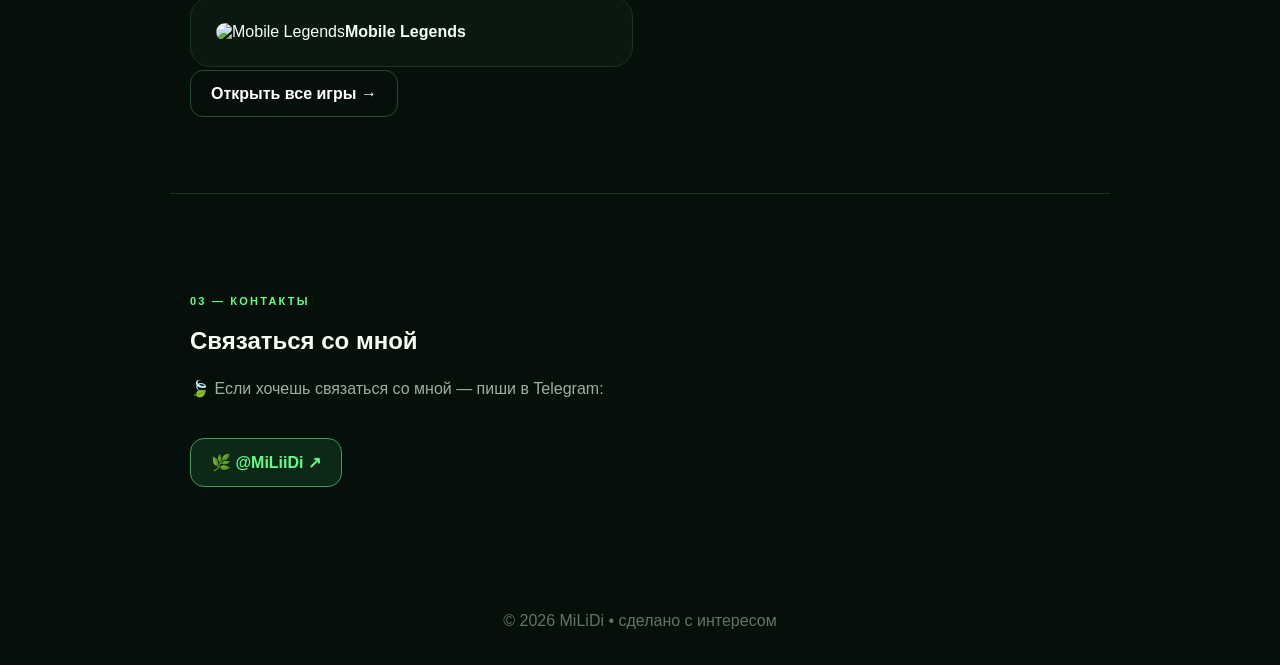
==== commit 04894495: "Remove homepage intro animation" ====
--- a/index.html
+++ b/index.html
@@ -1 +1 @@
-<!doctype html><html lang="ru"><head><meta charset="UTF-8"><meta name="viewport" content="width=device-width,initial-scale=1"><meta name="theme-color" content="#07120d"><link rel="icon" href="favicon.svg" type="image/svg+xml"><title>MiLiDi — личная страница</title><style>body{margin:0;background:#06100a;color:#f4fff7;font-family:-apple-system,BlinkMacSystemFont,"Segoe UI",sans-serif}a{color:#5dff8a;text-decoration:none}.topbar{padding:24px 5%;display:flex;justify-content:space-between;border-bottom:1px solid #193522}.brand{font-size:21px;font-weight:800;color:#fff}.brand span,h1 span{color:#5dff8a}nav{display:flex;gap:20px}nav a{color:#9bb0a1;font-size:13px}.hero{text-align:center;padding:100px 20px}.avatar{margin:auto auto 25px;width:90px;height:90px;border:1px solid #5dff8a;border-radius:50%;display:grid;place-items:center;color:#5dff8a;font-size:35px;font-weight:800;overflow:hidden;background:#0b1810}.avatar img{width:100%;height:100%;object-fit:cover;display:block}.eyebrow,.section-label{color:#5dff8a;font-size:11px;font-weight:800;letter-spacing:.2em}h1{font-size:clamp(48px,8vw,88px);margin:15px 0}.lead,.section-text,.bio p,.grid p{color:#9bb0a1;line-height:1.8}.hero-actions{display:flex;justify-content:center;gap:12px;margin-top:30px}.button{padding:14px 20px;border-radius:13px;font-weight:700}.primary{background:#5dff8a;color:#031008}.secondary{border:1px solid #294a35;color:#fff}.content-section{max-width:900px;margin:auto;padding:90px 20px;border-top:1px solid #193522}.bio,.grid article{padding:25px;border:1px solid #193522;border-radius:20px;background:#0b1810}.grid{display:grid;grid-template-columns:1fr 1fr;gap:14px}.minecraft-mini-icon,.brawl-mini-icon,.genshin-mini-icon,.cs2-mini-icon,.ml-mini-icon{width:42px;height:42px;object-fit:contain;flex:0 0 42px;border-radius:10px}.telegram-link{display:inline-flex;margin-top:18px;padding:14px 20px;border:1px solid #3b9b58;border-radius:14px;background:#0d2816;color:#5dff8a!important;font-weight:800}.telegram-link:link,.telegram-link:visited,.telegram-link:hover,.telegram-link:active{color:#5dff8a!important;text-decoration:none!important}footer{text-align:center;padding:35px;color:#607567}.site-intro{position:fixed;inset:0;z-index:999999;background:#020904;display:flex;align-items:center;justify-content:center;animation:introOut .7s ease 2.35s forwards;pointer-events:none}.site-intro img{width:min(78vw,430px);max-height:70vh;object-fit:contain;opacity:0;transform:scale(.86);animation:introImage 2.35s cubic-bezier(.16,.8,.24,1) forwards}.site-intro:after{content:"";position:absolute;inset:0;background:radial-gradient(circle,transparent 15%,rgba(0,0,0,.25) 60%,rgba(0,0,0,.8));pointer-events:none}@keyframes introImage{0%{opacity:0;transform:scale(.86)}18%{opacity:1}72%{opacity:1;transform:scale(1)}100%{opacity:0;transform:scale(1.04)}}@keyframes introOut{0%{opacity:1}100%{opacity:0;visibility:hidden}}@media(max-width:600px){nav{gap:10px}nav a{font-size:10px}.hero{padding:70px 20px}.hero-actions{flex-direction:column}.grid{grid-template-columns:1fr}}</style><link rel="stylesheet" href="enhancements.css"></head><body><div class="site-intro" aria-hidden="true"><img src="https://share.google/images/Lofb7OGx5ijvX1C1B" alt="MiLiDi intro"></div><header class="topbar"><a class="brand" href="#top">MiLiDi</a><nav><a href="#about">Обо мне</a><a href="#games">Игры</a><a href="#contacts">Контакты</a></nav></header><main id="top"><section class="hero"><div class="avatar"><img src="https://i.pinimg.com/736x/9b/16/6c/9b166c69b6d6e6e4cc58fe4ce2759a59.jpg" alt="MiLiDi"></div><p class="eyebrow">ЛИЧНАЯ СТРАНИЦА</p><h1>Привет, я <span>MiLiDi</span></h1><p class="lead">Кому интересно — чекните, какой хуйнёй я занимаюсь. Всё, что дальше вы прочитаете, — это нейробред.</p><div class="hero-actions"><a class="button primary" href="#about">Узнать обо мне ↓</a><a class="button secondary" href="games.html">Мои игры</a></div></section><section id="about" class="content-section"><p class="section-label">01 — ОБО МНЕ</p><h2>Немного моей истории</h2><div class="bio"><p>Я люблю разбираться в самых разных вещах — от технических задач и оборудования до музыки и создания сайтов.</p><p>Одно из моих увлечений — <strong>гитара</strong>. Мне интересно играть, подбирать звучание и экспериментировать с инструментом. У меня есть полностью зелёная гитара.</p><p>Мне также близки <strong>татарский язык и татарская музыка</strong>. Я разбираю тексты песен, перевожу их и стараюсь лучше понимать значение слов и выражений.</p><p>Сейчас я развиваю этот сайт <strong>MiLiDi</strong> и постепенно превращаю идеи в настоящий проект.</p></div></section><section id="games" class="content-section"><p class="section-label">02 — МОИ ИГРЫ</p><h2>Во что я играю</h2><div class="grid"><article><img class="minecraft-mini-icon" src="https://www.minecraft.net/content/dam/minecraftnet/games/minecraft/logos/Homepage_Gameplay-Trailer_MC-OV-logo_300x300.png" alt="Minecraft"><strong>Minecraft</strong></article><article><img class="brawl-mini-icon" src="https://encrypted-tbn0.gstatic.com/images?q=tbn:ANd9GcSq887wkx8_5BxHL4u7FX_t4NhK_uqDolKlvA220n3JnQ&s=10" alt="Brawl Stars"><strong>Brawl Stars</strong></article><article><img class="genshin-mini-icon" src="https://encrypted-tbn0.gstatic.com/images?q=tbn:ANd9GcRa8fHmcHxlOcS_dt_euIf9r-t_BaZZIvjjGcV4KjKisQ&s=10" alt="Genshin Impact"><strong>Genshin Impact</strong></article><article><img class="cs2-mini-icon" src="https://encrypted-tbn0.gstatic.com/images?q=tbn:ANd9GcS-3mgsGFMh8x457UYywkEG_wQ7JRHuBrmoWe4yNlk5VQ&s" alt="Counter-Strike 2"><strong>Counter-Strike 2</strong></article><article><img class="ml-mini-icon" src="https://encrypted-tbn0.gstatic.com/images?q=tbn:ANd9GcRWUYR3SokCo5Q_6RhUhIKFiILPiNxOrykZRoQMBAwnTw&s=10" alt="Mobile Legends"><strong>Mobile Legends</strong></article></div><br><a class="button secondary" href="games.html">Открыть все игры →</a></section><section id="contacts" class="content-section"><p class="section-label">03 — КОНТАКТЫ</p><h2>Связаться со мной</h2><p class="section-text">🍃 Если хочешь связаться со мной — пиши в Telegram:</p><a class="telegram-link" href="https://t.me/MiLiiDi">🌿 @MiLiiDi ↗</a></section></main><footer>© 2026 MiLiDi • сделано с интересом</footer><script src="enhancements.js"></script></body></html>+<!doctype html><html lang="ru"><head><meta charset="UTF-8"><meta name="viewport" content="width=device-width,initial-scale=1"><meta name="theme-color" content="#07120d"><link rel="icon" href="favicon.svg" type="image/svg+xml"><title>MiLiDi — личная страница</title><style>body{margin:0;background:#06100a;color:#f4fff7;font-family:-apple-system,BlinkMacSystemFont,"Segoe UI",sans-serif}a{color:#5dff8a;text-decoration:none}.topbar{padding:24px 5%;display:flex;justify-content:space-between;border-bottom:1px solid #193522}.brand{font-size:21px;font-weight:800;color:#fff}.brand span,h1 span{color:#5dff8a}nav{display:flex;gap:20px}nav a{color:#9bb0a1;font-size:13px}.hero{text-align:center;padding:100px 20px}.avatar{margin:auto auto 25px;width:90px;height:90px;border:1px solid #5dff8a;border-radius:50%;display:grid;place-items:center;color:#5dff8a;font-size:35px;font-weight:800;overflow:hidden;background:#0b1810}.avatar img{width:100%;height:100%;object-fit:cover;display:block}.eyebrow,.section-label{color:#5dff8a;font-size:11px;font-weight:800;letter-spacing:.2em}h1{font-size:clamp(48px,8vw,88px);margin:15px 0}.lead,.section-text,.bio p,.grid p{color:#9bb0a1;line-height:1.8}.hero-actions{display:flex;justify-content:center;gap:12px;margin-top:30px}.button{padding:14px 20px;border-radius:13px;font-weight:700}.primary{background:#5dff8a;color:#031008}.secondary{border:1px solid #294a35;color:#fff}.content-section{max-width:900px;margin:auto;padding:90px 20px;border-top:1px solid #193522}.bio,.grid article{padding:25px;border:1px solid #193522;border-radius:20px;background:#0b1810}.grid{display:grid;grid-template-columns:1fr 1fr;gap:14px}.minecraft-mini-icon,.brawl-mini-icon,.genshin-mini-icon,.cs2-mini-icon,.ml-mini-icon{width:42px;height:42px;object-fit:contain;flex:0 0 42px;border-radius:10px}.telegram-link{display:inline-flex;margin-top:18px;padding:14px 20px;border:1px solid #3b9b58;border-radius:14px;background:#0d2816;color:#5dff8a!important;font-weight:800}.telegram-link:link,.telegram-link:visited,.telegram-link:hover,.telegram-link:active{color:#5dff8a!important;text-decoration:none!important}footer{text-align:center;padding:35px;color:#607567}@media(max-width:600px){nav{gap:10px}nav a{font-size:10px}.hero{padding:70px 20px}.hero-actions{flex-direction:column}.grid{grid-template-columns:1fr}}</style><link rel="stylesheet" href="enhancements.css"></head><body><header class="topbar"><a class="brand" href="#top">MiLiDi</a><nav><a href="#about">Обо мне</a><a href="#games">Игры</a><a href="#contacts">Контакты</a></nav></header><main id="top"><section class="hero"><div class="avatar"><img src="https://i.pinimg.com/736x/9b/16/6c/9b166c69b6d6e6e4cc58fe4ce2759a59.jpg" alt="MiLiDi"></div><p class="eyebrow">ЛИЧНАЯ СТРАНИЦА</p><h1>Привет, я <span>MiLiDi</span></h1><p class="lead">Кому интересно — чекните, какой хуйнёй я занимаюсь. Всё, что дальше вы прочитаете, — это нейробред.</p><div class="hero-actions"><a class="button primary" href="#about">Узнать обо мне ↓</a><a class="button secondary" href="games.html">Мои игры</a></div></section><section id="about" class="content-section"><p class="section-label">01 — ОБО МНЕ</p><h2>Немного моей истории</h2><div class="bio"><p>Я люблю разбираться в самых разных вещах — от технических задач и оборудования до музыки и создания сайтов.</p><p>Одно из моих увлечений — <strong>гитара</strong>. Мне интересно играть, подбирать звучание и экспериментировать с инструментом. У меня есть полностью зелёная гитара.</p><p>Мне также близки <strong>татарский язык и татарская музыка</strong>. Я разбираю тексты песен, перевожу их и стараюсь лучше понимать значение слов и выражений.</p><p>Сейчас я развиваю этот сайт <strong>MiLiDi</strong> и постепенно превращаю идеи в настоящий проект.</p></div></section><section id="games" class="content-section"><p class="section-label">02 — МОИ ИГРЫ</p><h2>Во что я играю</h2><div class="grid"><article><img class="minecraft-mini-icon" src="https://www.minecraft.net/content/dam/minecraftnet/games/minecraft/logos/Homepage_Gameplay-Trailer_MC-OV-logo_300x300.png" alt="Minecraft"><strong>Minecraft</strong></article><article><img class="brawl-mini-icon" src="https://encrypted-tbn0.gstatic.com/images?q=tbn:ANd9GcSq887wkx8_5BxHL4u7FX_t4NhK_uqDolKlvA220n3JnQ&s=10" alt="Brawl Stars"><strong>Brawl Stars</strong></article><article><img class="genshin-mini-icon" src="https://encrypted-tbn0.gstatic.com/images?q=tbn:ANd9GcRa8fHmcHxlOcS_dt_euIf9r-t_BaZZIvjjGcV4KjKisQ&s=10" alt="Genshin Impact"><strong>Genshin Impact</strong></article><article><img class="cs2-mini-icon" src="https://encrypted-tbn0.gstatic.com/images?q=tbn:ANd9GcS-3mgsGFMh8x457UYywkEG_wQ7JRHuBrmoWe4yNlk5VQ&s" alt="Counter-Strike 2"><strong>Counter-Strike 2</strong></article><article><img class="ml-mini-icon" src="https://encrypted-tbn0.gstatic.com/images?q=tbn:ANd9GcRWUYR3SokCo5Q_6RhUhIKFiILPiNxOrykZRoQMBAwnTw&s=10" alt="Mobile Legends"><strong>Mobile Legends</strong></article></div><br><a class="button secondary" href="games.html">Открыть все игры →</a></section><section id="contacts" class="content-section"><p class="section-label">03 — КОНТАКТЫ</p><h2>Связаться со мной</h2><p class="section-text">🍃 Если хочешь связаться со мной — пиши в Telegram:</p><a class="telegram-link" href="https://t.me/MiLiiDi">🌿 @MiLiiDi ↗</a></section></main><footer>© 2026 MiLiDi • сделано с интересом</footer><script src="enhancements.js"></script></body></html>
